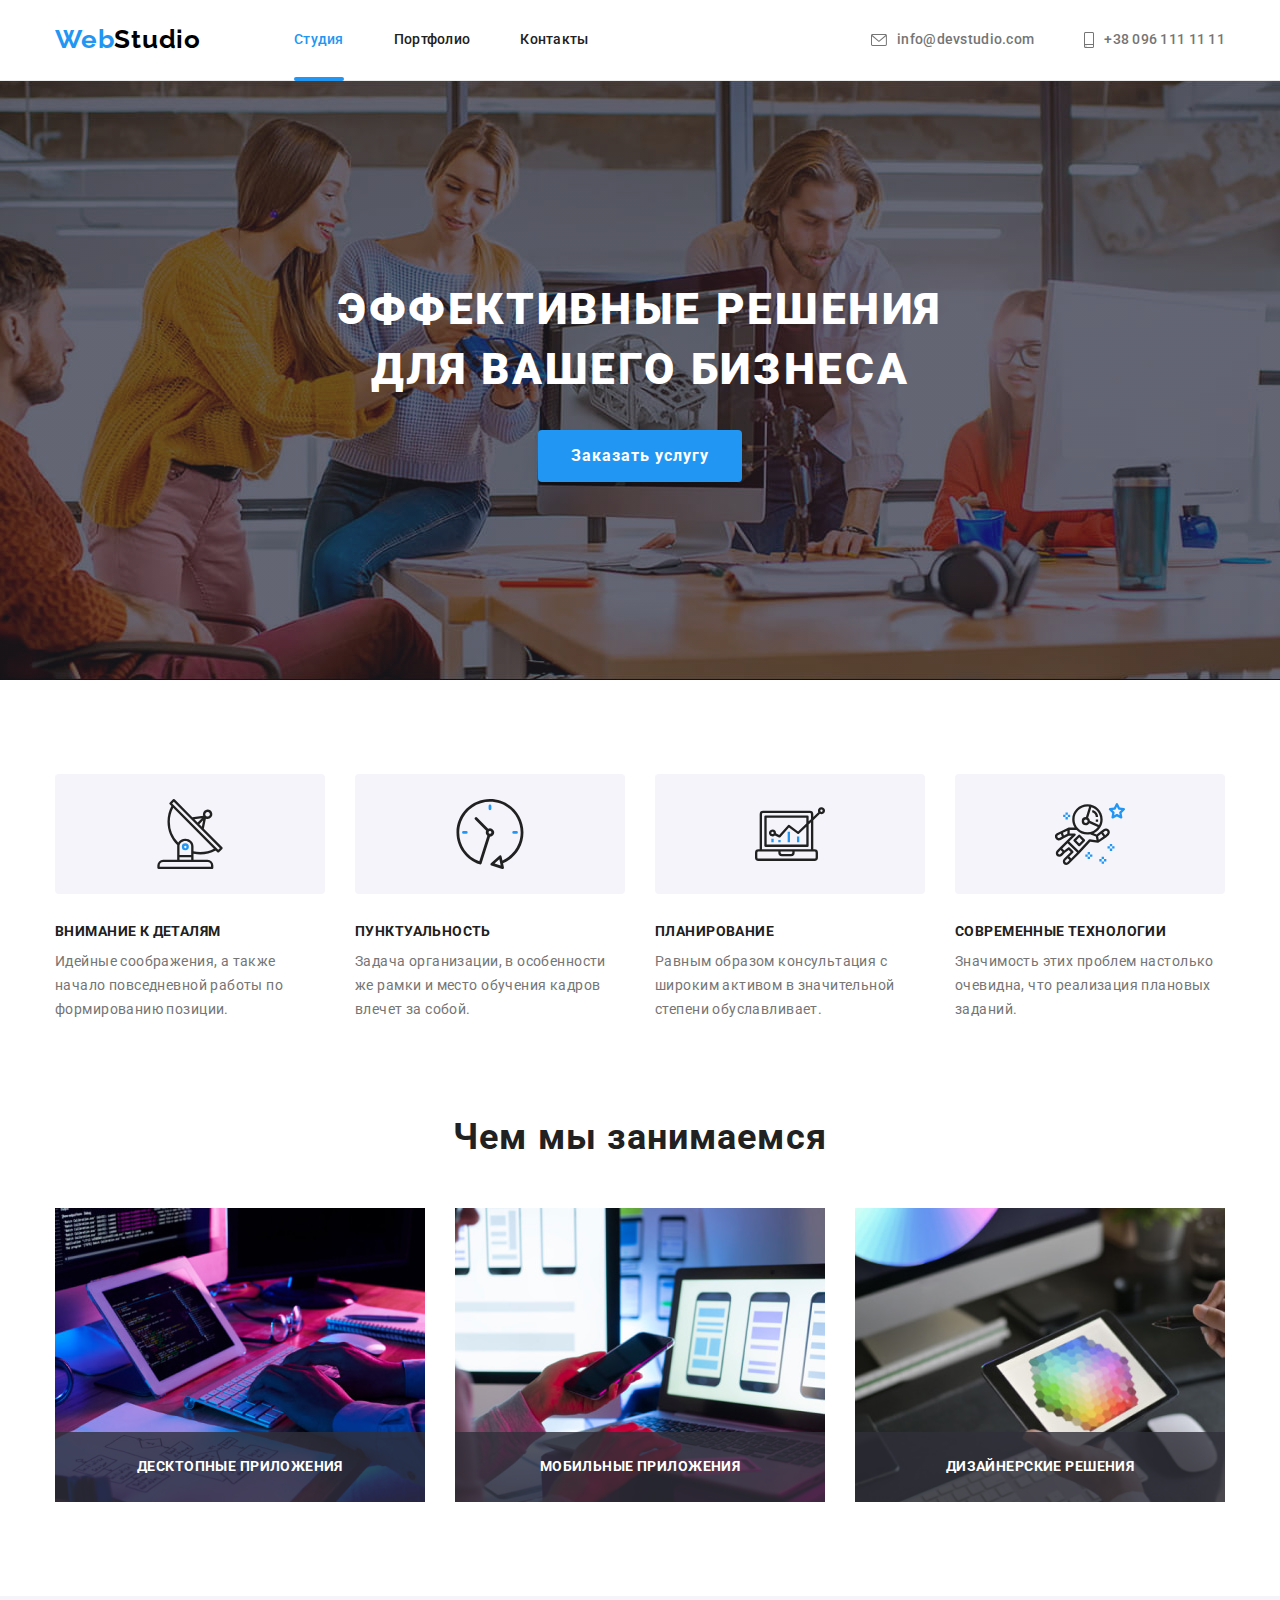
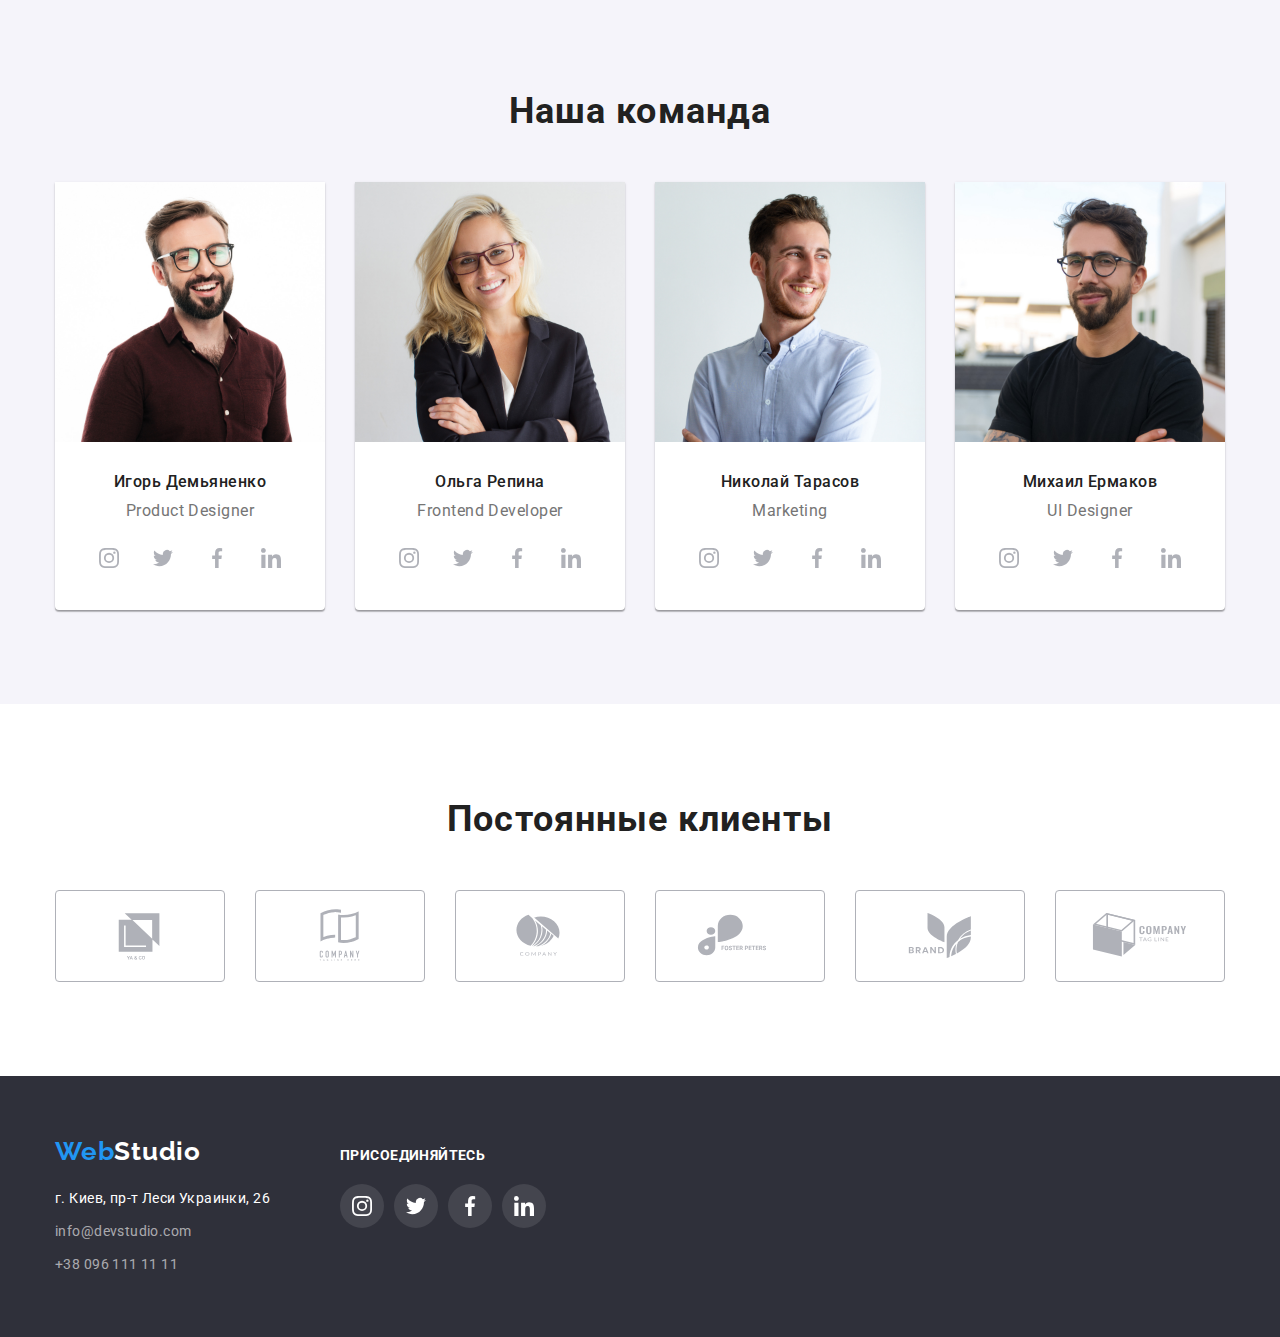
==== index.html @ 18610011 "База (домашняя работа №5)" ====
<!DOCTYPE html>
<html lang="ru">
  <head>
    <meta charset="UTF-8" />
    <meta http-equiv="X-UA-Compatible" content="IE=edge" />
    <meta name="viewport" content="width=device-width, initial-scale=1.0" />
    <title>WebStudio - Главная страница</title>
    <link
      rel="stylesheet"
      href="https://cdnjs.cloudflare.com/ajax/libs/modern-normalize/1.1.0/modern-normalize.min.css"
    />
    <link rel="preconnect" href="https://fonts.googleapis.com" />
    <link rel="preconnect" href="https://fonts.gstatic.com" crossorigin />
    <link
      href="https://fonts.googleapis.com/css2?family=Raleway:wght@700&family=Roboto:wght@400;500;700;900&display=swap"
      rel="stylesheet"
    />
    <link rel="stylesheet" href="./css/styles.css" />
  </head>
  <body>
    <!-- Хедер -->
    <header class="header">
      <div class="header-main-nav conteiner">
        <nav class="header-nav">
          <a class="logo link" href="./index.html">Web<span class="logo-dark-theme">Studio</span></a>
          <ul class="page-nav-list list">
            <li class="page-nav-item">
              <a class="page-nav current-page link" href="./index.html">Студия</a>
            </li>
            <li class="page-nav-item">
              <a class="page-nav link" href="./portfolio.html">Портфолио</a>
            </li>
            <li class="page-nav-item"><a class="page-nav link" href="">Контакты</a></li>
          </ul>
        </nav>
        <ul class="contact-nav-list list">
          <li class="contact-nav-item">
            <a class="contact-nav link" href="mailto:info@devstudio.com"
              ><svg class="contact-icon" width="16" height="16">
                <use href="./images/icons.svg#icon-envelope"></use>
              </svg>
              info@devstudio.com</a
            >
          </li>
          <li class="contact-nav-item">
            <a class="contact-nav link" href="tel:+380961111111"
              ><svg class="contact-icon" width="10" height="16">
                <use href="./images/icons.svg#icon-smartphone"></use>
              </svg>
              +38 096 111 11 11</a
            >
          </li>
        </ul>
      </div>
    </header>
    <main>
      <!-- Банер -->
      <section class="hero">
        <div class="conteiner">
          <h1 class="hero-title">Эффективные решения для вашего бизнеса</h1>
          <button class="hero-button button" type="button" data-modal-open>Заказать услугу</button>
        </div>
      </section>
      <!-- Особенности -->
      <section class="section">
        <div class="qualities-main conteiner">
          <h2 class="visually-hidden" aria-hidden="true" tabindex="-1">Особенности</h2>
          <ul class="qualities-list list">
            <li class="qualities-list-item">
              <div class="qualities-item-wrapper">
                <svg class="qualities-icon" width="70" height="70">
                  <use href="./images/icons.svg#icon-antenna"></use>
                </svg>
              </div>
              <h3 class="qualities-title">Внимание к деталям</h3>
              <p>
                Идейные соображения, а также начало повседневной работы по формированию позиции.
              </p>
            </li>
            <li class="qualities-list-item">
              <div class="qualities-item-wrapper">
                <svg class="qualities-icon" width="70" height="70">
                  <use href="./images/icons.svg#icon-clock"></use>
                </svg>
              </div>
              <h3 class="qualities-title">Пунктуальность</h3>
              <p>
                Задача организации, в особенности же рамки и место обучения кадров влечет за собой.
              </p>
            </li>
            <li class="qualities-list-item">
              <div class="qualities-item-wrapper">
                <svg class="qualities-icon" width="70" height="70">
                  <use href="./images/icons.svg#icon-diagram"></use>
                </svg>
              </div>
              <h3 class="qualities-title">Планирование</h3>
              <p>
                Равным образом консультация с широким активом в значительной степени обуславливает.
              </p>
            </li>
            <li class="qualities-list-item">
              <div class="qualities-item-wrapper">
                <svg class="qualities-icon" width="70" height="70">
                  <use href="./images/icons.svg#icon-astronaut"></use>
                </svg>
              </div>
              <h3 class="qualities-title">Современные технологии</h3>
              <p>Значимость этих проблем настолько очевидна, что реализация плановых заданий.</p>
            </li>
          </ul>
        </div>
      </section>
      <!--Чем мы занимаемся-->
      <section class="business section">
        <div class="business-main conteiner">
          <h2 class="business-title">Чем мы занимаемся</h2>
          <ul class="business-list list">
            <li class="business-list-item">
              <img
                src="./images/box1.jpg"
                alt="человек набирает код согласно нарисованого алгоритма"
                width="370"
                height="294"
              />
              <div class="business-item-description">
                <h3>Десктопные приложения</h3>
              </div>
            </li>
            <li class="business-list-item">
              <img
                src="./images/box2.jpg"
                alt="человек выбирает варианты макетов сайта для мобильных устройств"
                width="370"
                height="294"
              />
              <div class="business-item-description">
                <h3>Мобильные приложения</h3>
              </div>
            </li>
            <li class="business-list-item">
              <img
                class="business-list-img"
                src="./images/box3.jpg"
                alt="человек с помощью планшета подбирает палитру цветов"
                width="370"
                height="294"
              />
              <div class="business-item-description">
                <h3>Дизайнерские решения</h3>
              </div>
            </li>
          </ul>
        </div>
      </section>
      <!--Наша команда-->
      <section class="team section">
        <div class="conteiner">
          <h2 class="team-title">Наша команда</h2>
          <ul class="team-cards list">
            <li class="team-card">
              <img
                src="./images/img1.jpg"
                alt="молодой мужчина, короткостриженый шатен с бородой, в очках, широко улыбается; бордовая рубашка, две верхние пуговицы расстегнуты"
                width="270"
                height="260"
              />
              <div class="team-card-discription">
                <h3>Игорь Демьяненко</h3>
                <p>Product Designer</p>
                <ul class="comunity-list list">
                  <li class="comunity-item">
                    <a class="comunity-link link" href=""
                      ><svg class="comunity-icon" width="20" height="20">
                        <use href="./images/icons.svg#icon-instagram"></use>
                      </svg>
                    </a>
                  </li>
                  <li class="comunity-item">
                    <a class="comunity-link link" href=""
                      ><svg class="comunity-icon" width="20" height="20">
                        <use href="./images/icons.svg#icon-twitter"></use></svg
                    ></a>
                  </li>
                  <li class="comunity-item">
                    <a class="comunity-link link" href=""
                      ><svg class="comunity-icon" width="20" height="20">
                        <use href="./images/icons.svg#icon-facebook"></use></svg
                    ></a>
                  </li>
                  <li class="comunity-item">
                    <a class="comunity-link link" href=""
                      ><svg class="comunity-icon" width="20" height="20">
                        <use href="./images/icons.svg#icon-linkedin"></use></svg
                    ></a>
                  </li>
                </ul>
              </div>
            </li>
            <li class="team-card">
              <img
                src="./images/img2.jpg"
                alt="девушка-блондинка, распущенные волосы ниже плеч зачесаны на правую сторону,  в очках, широко улыбается; черный пиджак из-под которого виднеется белая блуза, руки скрещены на груди"
                width="270"
                height="260"
              />
              <div class="team-card-discription">
                <h3>Ольга Репина</h3>
                <p>Frontend Developer</p>
                <ul class="comunity-list list">
                  <li class="comunity-item">
                    <a class="comunity-link link" href=""
                      ><svg class="comunity-icon" width="20" height="20">
                        <use href="./images/icons.svg#icon-instagram"></use></svg
                    ></a>
                  </li>
                  <li class="comunity-item">
                    <a class="comunity-link link" href=""
                      ><svg class="comunity-icon" width="20" height="20">
                        <use href="./images/icons.svg#icon-twitter"></use></svg
                    ></a>
                  </li>
                  <li class="comunity-item">
                    <a class="comunity-link link" href=""
                      ><svg class="comunity-icon" width="20" height="20">
                        <use href="./images/icons.svg#icon-facebook"></use></svg
                    ></a>
                  </li>
                  <li class="comunity-item">
                    <a class="comunity-link link" href=""
                      ><svg class="comunity-icon" width="20" height="20">
                        <use href="./images/icons.svg#icon-linkedin"></use></svg
                    ></a>
                  </li>
                </ul>
              </div>
            </li>
            <li class="team-card">
              <img
                src="./images/img3.jpg"
                alt="молодой мужчина, шатен с бородкой, голова вполоборота влево, широкая улыбка; светло-голубая рубашка, верхняя пуговица расстегнута, руки скрещены на груди"
                width="270"
                height="260"
              />
              <div class="team-card-discription">
                <h3>Николай Тарасов</h3>
                <p>Marketing</p>
                <ul class="comunity-list list">
                  <li class="comunity-item">
                    <a class="comunity-link link" href=""
                      ><svg class="comunity-icon" width="20" height="20">
                        <use href="./images/icons.svg#icon-instagram"></use></svg
                    ></a>
                  </li>
                  <li class="comunity-item">
                    <a class="comunity-link link" href=""
                      ><svg class="comunity-icon" width="20" height="20">
                        <use href="./images/icons.svg#icon-twitter"></use></svg
                    ></a>
                  </li>
                  <li class="comunity-item">
                    <a class="comunity-link link" href=""
                      ><svg class="comunity-icon" width="20" height="20">
                        <use href="./images/icons.svg#icon-facebook"></use></svg
                    ></a>
                  </li>
                  <li class="comunity-item">
                    <a class="comunity-link link" href=""
                      ><svg class="comunity-icon" width="20" height="20">
                        <use href="./images/icons.svg#icon-linkedin"></use></svg
                    ></a>
                  </li>
                </ul>
              </div>
            </li>
            <li class="team-card">
              <img
                src="./images/img4.jpg"
                alt="молодой мужчина в очках, брюнет с бородой, на лице легкая улыбка; черная футболка, руки скрещены на груди"
                width="270"
                height="260"
              />
              <div class="team-card-discription">
                <h3>Михаил Ермаков</h3>
                <p>UI Designer</p>
                <ul class="comunity-list list">
                  <li class="comunity-item">
                    <a class="comunity-link link" href=""
                      ><svg class="comunity-icon" width="20" height="20">
                        <use href="./images/icons.svg#icon-instagram"></use></svg
                    ></a>
                  </li>
                  <li class="comunity-item">
                    <a class="comunity-link link" href=""
                      ><svg class="comunity-icon" width="20" height="20">
                        <use href="./images/icons.svg#icon-twitter"></use></svg
                    ></a>
                  </li>
                  <li class="comunity-item">
                    <a class="comunity-link link" href=""
                      ><svg class="comunity-icon" width="20" height="20">
                        <use href="./images/icons.svg#icon-facebook"></use></svg
                    ></a>
                  </li>
                  <li class="comunity-item">
                    <a class="comunity-link link" href=""
                      ><svg class="comunity-icon" width="20" height="20">
                        <use href="./images/icons.svg#icon-linkedin"></use></svg
                    ></a>
                  </li>
                </ul>
              </div>
            </li>
          </ul>
        </div>
      </section>
      <!-- Клиенты -->
      <section class="section">
        <div class="clients-main conteiner">
          <h2 class="clients-title">Постоянные клиенты</h2>
          <ul class="clients-list list">
            <li class="clients-item">
              <a class="clients-link link" href="" target="_blank" rel="noreferrer noopener"
                ><svg class="clients-logo" width="106" height= "60">
                  <use href="./images/icons.svg#icon-logo1"></use></svg
              ></a>
            </li>
            <li class="clients-item">
              <a class="clients-link link" href="" target="_blank" rel="noreferrer noopener"
                ><svg class="clients-logo" width="106" height= "60">
                  <use href="./images/icons.svg#icon-logo2"></use></svg
              ></a>
            </li>
            <li class="clients-item">
              <a class="clients-link link" href="" target="_blank" rel="noreferrer noopener"
                ><svg class="clients-logo" width="106" height= "60">
                  <use href="./images/icons.svg#icon-logo3"></use></svg
              ></a>
            </li>
            <li class="clients-item">
              <a class="clients-link link" href="" target="_blank" rel="noreferrer noopener"
                ><svg class="clients-logo" width="106" height= "60">
                  <use href="./images/icons.svg#icon-logo4"></use></svg
              ></a>
            </li>
            <li class="clients-item">
              <a class="clients-link link" href="" target="_blank" rel="noreferrer noopener"
                ><svg class="clients-logo" width="106" height= "60">
                  <use href="./images/icons.svg#icon-logo5"></use></svg
              ></a>
            </li>
            <li class="clients-item">
              <a class="clients-link link" href="" target="_blank" rel="noreferrer noopener"
                ><svg class="clients-logo" width="106" height= "60">
                  <use href="./images/icons.svg#icon-logo6"></use></svg
              ></a>
            </li>
          </ul>
        </div>
      </section>
    </main>
    <!-- Футер -->
    <footer class="footer">
      <div class="footer-wrap conteiner">
        <div>
          <a class="logo footer-logo link" href="./index.html"
            >Web<span class="logo-light-theme">Studio</span></a
          >
          <address>
            <ul class="address-list list">
              <li class="address-list-item">
                <a
                  class="address link"
                  href="https://goo.gl/maps/bSxCjzfuzKjN976c6"
                  target="_blank"
                  rel="noreferrer noopener"
                  >г. Киев, пр-т Леси Украинки, 26</a
                >
              </li>
              <li class="address-list-item">
                <a class="contact link" href="mailto:info@devstudio.com">info@devstudio.com</a>
              </li>
              <li class="address-list-item">
                <a class="contact link" href="tel:+380961111111">+38 096 111 11 11</a>
              </li>
            </ul>
          </address>
        </div>
        <div class="comunity">
          <h2 class="comunity-title">Присоединяйтесь</h2>
          <ul class="comunity-list footer-comunity list">
            <li class="comunity-item">
              <a class="comunity-link link" href=""
                ><svg class="comunity-icon" width="20" height="20">
                  <use href="./images/icons.svg#icon-instagram"></use></svg
              ></a>
            </li>
            <li class="comunity-item">
              <a class="comunity-link link" href=""
                ><svg class="comunity-icon" width="20" height="20"><use href="./images/icons.svg#icon-twitter"></use></svg
              ></a>
            </li>
            <li class="comunity-item">
              <a class="comunity-link link" href=""
                ><svg class="comunity-icon" width="20" height="20">
                  <use href="./images/icons.svg#icon-facebook"></use></svg
              ></a>
            </li>
            <li class="comunity-item">
              <a class="comunity-link link" href=""
                ><svg class="comunity-icon" width="20" height="20">
                  <use href="./images/icons.svg#icon-linkedin"></use></svg
              ></a>
            </li>
          </ul>
        </div>
      </div>
    </footer>
    <!-- Модальное окно -->
       <div class="modal is-hidden" data-modal>
      <div class="modal-box">
          <button class="modal-button button" data-modal-close>
            <svg class="icon-vector" width="11" height="11">
              <use href="./images/icons.svg#icon-vector"></use>
              </svg>
          </button>
      </div>
    </div>
    <script src="./js/modal.js"></script>
  </body>
</html>
---- css/styles.css ----
:root {
  /* Основные шрифты */
  --primary-font-family: 'Roboto', sans-serif;
  --secondary-font-family: 'Raleway', sans-serif;

  /* Основная цветосхема */
  --primary-text-color: #757575;
  --secondary-text-color: #212121;
  --main-theme-color: #2196f3;
  --text-white-color: #ffffff;
  --main-bcg-color: #ffffff;
  --no-active-icon-color: #afb1b8;
}

body {
  font-family: var(--primary-font-family);
  font-size: 14px;
  line-height: 1.71;
  padding-top: 80px;
  color: var(--primary-text-color);
  background-color: var(--main-bcg-color);
}

.section {
  padding-top: 94px;
  padding-bottom: 94px;

  /* Вспомагательные фон и рамка */
  /* outline: 1px solid rgb(74, 24, 155);
  background-color: rgb(125, 201, 231); */
}

.conteiner {
  width: 1200px;
  margin-right: auto;
  margin-left: auto;
  padding-left: 15px;
  padding-right: 15px;

  /* Вспомагательные фон и рамка */
  /* outline: 1px solid red;
  background-color: rgb(73, 233, 121); */
}

/* Маркеры списков */
.list {
  padding: 0;
  margin: 0;
  list-style-type: none;
}

/* Ссылки */
.link {
  text-decoration: none;
  color: inherit;
}

/* Картинки */
img {
  display: block;
  max-width: 100%;
  height: auto;
}

p {
  margin-top: 0;
  margin-bottom: 0;
}

/* Для логических заголовков */
.visually-hidden {
  position: absolute;
  white-space: nowrap;
  width: 1px;
  height: 1px;

  overflow: hidden;
  border: 0;
  padding: 0;
  clip: rect(0 0 0 0);
  clip-path: inset(50%);
  margin: -1px;
}

/* Кнопки */
.button {
  cursor: pointer;
  transition: color 250ms cubic-bezier(0.4, 0, 0.2, 1),
    background-color 250ms cubic-bezier(0.4, 0, 0.2, 1),
    box-shadow 250ms cubic-bezier(0.4, 0, 0.2, 1);
}

.button:hover,
.button:focus {
  background-color: var(--main-theme-color);
  color: var(--text-white-color);
}

/* Хеддер */
/* Логотип */
.logo {
  color: var(--main-theme-color);
  font-family: var(--secondary-font-family);
  font-weight: 700;
  font-size: 26px;
  line-height: 1.2;
  letter-spacing: 0.03em;
}

.logo-light-theme {
  color: var(--text-white-color);
}

.logo-dark-theme {
  color: #000000;
}
.footer-logo {
  display: inline-block;
  margin-bottom: 20px;
}

/* Навигация */
.header {
  position: fixed;
  width: 100%;
  min-height: 80px;
  top: 0;
  left: 0;
  z-index: 1;
  border-bottom: 1px solid #ececec;
  background-color: var(--main-bcg-color);
}

.header-main-nav {
  display: flex;
  align-items: center;
}
.header-nav {
  display: flex;
  align-items: center;
}

.page-nav-list {
  display: flex;
  margin-left: 93px;
}

.page-nav.current-page {
  position: relative;
  color: var(--main-theme-color);
}
.page-nav.current-page::after {
  content: '';
  position: absolute;
  left: 0;
  bottom: -1px;
  width: 100%;
  height: 4px;
  background-color: var(--main-theme-color);
  border-radius: 2px;
}

.page-nav {
  display: block;
  padding-top: 32px;
  padding-bottom: 32px;
  color: var(--secondary-text-color);
  font-weight: 500;
  line-height: 1.14;
  letter-spacing: 0.02em;
  transition: color 250ms cubic-bezier(0.4, 0, 0.2, 1);
}

.contact-nav-list {
  display: flex;
  margin-left: auto;
  align-items: center;
}

.contact-nav {
  display: inline-flex;
  align-items: center;
  padding-top: 28px;
  padding-bottom: 28px;
  color: var(--primary-text-color);
  font-weight: 500;
  font-style: normal;
  letter-spacing: 0.02em;
  transition: color 250ms cubic-bezier(0.4, 0, 0.2, 1);
}

.page-nav-item:not(:first-child),
.contact-nav-item:not(:first-child) {
  margin-left: 50px;
}

.contact-icon {
  margin-right: 10px;
  fill: var(--primary-text-color);
  transition: fill 250ms cubic-bezier(0.4, 0, 0.2, 1);
}

.page-nav:hover,
.page-nav:focus,
.contact-nav:hover,
.contact-nav:focus {
  color: var(--main-theme-color);
}

.contact-nav:hover .contact-icon,
.contact-nav:focus .contact-icon {
  fill: var(--main-theme-color);
}

/* Главная страница */
/* Банер */
.hero {
  margin-left: auto;
  margin-right: auto;
  padding-top: 200px;
  padding-bottom: 200px;
  height: 600px;
  max-width: 1600px;
  text-align: center;
  background-color: #c4c4c4;
  background-image: linear-gradient(to right, rgba(47, 48, 58, 0.4), rgba(47, 48, 58, 0.4)),
    url(../images/hero-Img.jpg);
  background-size: cover;
  background-position: center;
  background-repeat: no-repeat;
}
.hero-title {
  display: block;
  margin-right: auto;
  margin-left: auto;
  margin-top: 0;
  margin-bottom: 30px;
  width: 700px;
  color: var(--text-white-color);
  font-weight: 900;
  font-size: 44px;
  line-height: 1.36;
  letter-spacing: 0.06em;
  text-transform: uppercase;
}

.hero-button {
  padding-left: 32px;
  padding-right: 32px;
  padding-top: 10px;
  padding-bottom: 10px;
  border: 1px solid transparent;
  border-radius: 4px;
  box-shadow: 0px 4px 4px rgba(0, 0, 0, 0.15);
  color: var(--text-white-color);
  background-color: var(--main-theme-color);
  font-family: var(--primary-font-family);
  font-weight: 700;
  font-size: 16px;
  line-height: 1.87;
  letter-spacing: 0.06em;
}

.hero-button:hover,
.hero-button:focus {
  background-color: #188ce8;
}

/* Особенности */
.qualities-list {
  display: flex;
  justify-content: stretch;
  letter-spacing: 0.03em;
}
.qualities-list-item {
  min-width: 270px;
}

.qualities-item-wrapper {
  height: 120px;
  display: flex;
  justify-content: center;
  align-items: center;
  text-align: center;
  background: #f5f4fa;
  border-radius: 4px;
}

.qualities-list-item:not(:last-child) {
  margin-right: 30px;
}

.qualities-title {
  margin-top: 30px;
  margin-bottom: 10px;
  font-size: 14px;
  line-height: 1.14;
  color: var(--secondary-text-color);
  letter-spacing: 0.03em;
  text-transform: uppercase;
}

/* Чем мы занимаемся */
.business.section {
  padding-top: 0;
}

.business-list {
  display: flex;
  justify-content: space-between;
}

.business-list-item {
  position: relative;
}

.business-list-item:not(:first-child) {
  margin-left: 30px;
}

.business-title {
  margin-top: 0px;
  margin-bottom: 50px;
  text-align: center;
  color: var(--secondary-text-color);
  font-size: 36px;
  line-height: 1.17;
  letter-spacing: 0.03em;
}

.business-item-description {
  position: absolute;
  left: 0;
  bottom: 0;
  width: 100%;
  height: 70px;
  display: flex;
  justify-content: center;
  align-items: center;
  background-color: rgba(47, 48, 58, 0.8);
}

.business-item-description h3 {
  padding: 0;
  margin: 0;
  font-size: 14px;
  line-height: 1.14;

  text-align: center;
  letter-spacing: 0.03em;
  text-transform: uppercase;

  color: var(--text-white-color);
}

/* Наша команда */
.team {
  background-color: #f5f4fa;
}

.team-cards {
  display: flex;
  justify-content: center;
}

.team-title {
  margin-top: 0px;
  margin-bottom: 50px;
  text-align: center;
  color: var(--secondary-text-color);
  font-size: 36px;
  line-height: 1.17;
  letter-spacing: 0.03em;
}

.team-card {
  background-color: var(--main-bcg-color);
  box-shadow: 0px 1px 3px rgba(0, 0, 0, 0.12), 0px 1px 1px rgba(0, 0, 0, 0.14),
    0px 2px 1px rgba(0, 0, 0, 0.2);
  border-radius: 0px 0px 4px 4px;
}

.team-card-discription {
  padding-top: 30px;
  padding-bottom: 30px;
  text-align: center;
  font-size: 16px;
  line-height: 1.19;
  letter-spacing: 0.03em;
}
.team-card-discription h3 {
  margin-top: 0px;
  margin-bottom: 10px;
  font-size: inherit;
  line-height: inherit;
  color: var(--secondary-text-color);
  font-weight: 500;
}

.team-card:not(:first-child) {
  margin-left: 30px;
}

.comunity-list {
  display: flex;
}
.comunity-item:not(:last-child) {
  margin-right: 10px;
}

.comunity-link {
  width: 44px;
  height: 44px;
  display: flex;
  justify-content: center;
  align-items: center;
  border-radius: 50%;
  background-color: var(--main-bcg-color);
  text-align: center;

  transition: background-color 250ms cubic-bezier(0.4, 0, 0.2, 1);
}

.comunity-icon {
  fill: var(--no-active-icon-color);
  transition: fill 250ms cubic-bezier(0.4, 0, 0.2, 1);
}

.team-card-discription .comunity-list {
  margin-top: 16px;
  justify-content: center;
}

/* Клиенты */
.clients-title {
  margin-top: 0;
  margin-bottom: 50px;
  font-size: 36px;
  line-height: 1.17;
  text-align: center;
  vertical-align: Top;
  letter-spacing: 0.03em;
  color: var(--secondary-text-color);
}
.clients-list {
  display: flex;
  justify-content: center;
}
.clients-item {
  width: 170px;
  height: 92px;
}

.clients-link {
  width: 100%;
  height: 100%;
  display: flex;
  justify-content: center;
  align-items: center;
  border: 1px solid #afb1b8;
  border-radius: 4px;

  transition: border-color 250ms cubic-bezier(0.4, 0, 0.2, 1);
}

.clients-item:not(:last-child) {
  margin-right: 30px;
}

.clients-logo {
  fill: var(--no-active-icon-color);
  transition: fill 250ms cubic-bezier(0.4, 0, 0.2, 1);
}

.clients-link:hover,
.clients-link:focus {
  border-color: var(--main-theme-color);
}

.clients-link:hover .clients-logo,
.clients-link:focus .clients-logo {
  fill: var(--main-theme-color);
}

/* Футер */
.footer {
  padding-top: 60px;
  padding-bottom: 60px;
  background-color: #2f303a;
}
.footer-wrap {
  display: flex;
  align-items: baseline;
}

.address {
  font-style: normal;
  letter-spacing: 0.03em;
  color: var(--text-white-color);
}

.contact {
  color: rgba(255, 255, 255, 0.6);
  font-style: normal;
  letter-spacing: 0.03em;
  transition: color 250ms cubic-bezier(0.4, 0, 0.2, 1);
}

.contact:hover,
.contact:focus {
  color: var(--main-theme-color);
}

.address-list-item:not(:first-child) {
  margin-top: 9px;
}

.comunity {
  margin-left: 70px;
}

.comunity-title {
  margin-top: 0;
  margin-bottom: 20px;
  font-size: 14px;
  line-height: 1.14;
  letter-spacing: 0.03em;
  text-transform: uppercase;
  color: var(--text-white-color);
}

.footer-comunity .comunity-link {
  --main-bcg-color: rgba(255, 255, 255, 0.1);
  background-color: var(--main-bcg-color);
  transition: background-color 250ms cubic-bezier(0.4, 0, 0.2, 1);
}
.footer-comunity .comunity-icon {
  fill: var(--text-white-color);
}
.comunity-link:hover,
.comunity-link:focus {
  background-color: var(--main-theme-color);
}

.comunity-link:hover .comunity-icon,
.comunity-link:focus .comunity-icon {
  fill: var(--text-white-color);
}

/* Модальное окно */
.modal {
  position: fixed;
  left: 0;
  right: 0;
  top: 0;
  bottom: 0;
  z-index: 10;
  width: 100%;
  height: 100%;
  background-color: rgba(0, 0, 0, 0.2);
  opacity: 1;
  transition: opacity 250ms cubic-bezier(0.4, 0, 0.2, 1);
}

.modal.is-hidden {
  opacity: 0;
  pointer-events: none;
}

.modal.is-hidden .modal-box {
  transform: translate(-50%, -50%) scale(0.9);
}

.modal-box {
  position: absolute;
  top: 50%;
  left: 50%;
  transform: translate(-50%, -50%) scale(1);
  width: 528px;
  height: 581px;
  background-color: var(--main-bcg-color);
  transition: transform 250ms cubic-bezier(0.4, 0, 0.2, 1);
}

.modal-button {
  position: absolute;
  top: 8px;
  right: 8px;
  display: flex;
  justify-content: center;
  align-items: center;
  min-width: 30px;
  min-height: 30px;
  background: var(--main-bcg-color);
  border: 1px solid rgba(0, 0, 0, 0.1);
  border-radius: 50%;
  transition: fill 250ms cubic-bezier(0.4, 0, 0.2, 1);
}

.icon-vector {
  fill: var(--secondary-text-color);
}

.modal-button:hover {
  background: var(--main-theme-color);
}

.modal-button:hover .icon-vector {
  fill: var(--text-white-color);
}

/* Страница Портфолио */
/* Фильтр */
.filter {
  display: flex;
  justify-content: center;
  margin-bottom: 50px;
}

.filter-button {
  padding: 6px 22px;
  border: 1px solid transparent;
  border-radius: 4px;
  color: var(--secondary-text-color);
  background-color: #f5f4fa;
  font-family: var(--primary-font-family);
  font-weight: 500;
  font-size: 16px;
  line-height: 1.62;
  letter-spacing: 0.03em;
}

.filter-item:not(:last-child) {
  margin-right: 8px;
}

.filter-button:hover,
.filter-button:focus {
  color: var(--text-white-color);
  box-shadow: 0px 3px 1px rgba(0, 0, 0, 0.1), 0px 1px 2px rgba(0, 0, 0, 0.08),
    0px 2px 2px rgba(0, 0, 0, 0.12);
}

/* Галерея проектов */
.project-list {
  display: flex;
  flex-wrap: wrap;
}

.project-item {
  margin-right: 30px;
  margin-bottom: 30px;
  background: var(--main-bcg-color);
}

.project-discription {
  padding: 20px 24px;
  border: 1px solid #eeeeee;
  border-top: 0px;
}
.project-title {
  margin-top: 0;
  margin-bottom: 4px;
  font-size: 18px;
  line-height: 2;
  letter-spacing: 0.06em;
  color: var(--secondary-text-color);
}
.project-img-box {
  position: relative;
  overflow: hidden;
}

.project-discription p {
  font-size: 16px;
  line-height: 1.87;
  letter-spacing: 0.03em;
}

.project-hover-discription {
  position: absolute;
  top: 0;
  left: 0;
  display: flex;
  padding-left: 24px;
  padding-right: 24px;
  justify-content: center;
  align-items: center;
  width: 100%;
  height: 294px;
  background-color: rgba(33, 150, 243, 0.9);

  transform: translateY(100%);
  transition: transform 250ms cubic-bezier(0.4, 0, 0.2, 1);
}

.project-hover-discription p {
  font-size: 18px;
  line-height: 1.56;
  letter-spacing: 0.03em;

  color: var(--text-white-color);
}

.project-item:nth-child(3n) {
  margin-right: 0;
}

.project-item:nth-last-child(-n + 3) {
  margin-bottom: 0;
}
.project-link {
  display: block;
  transition: box-shadow 250ms cubic-bezier(0.4, 0, 0.2, 1);
}
.project-link:hover,
.project-link:focus {
  box-shadow: 0px 1px 1px rgba(0, 0, 0, 0.12), 0px 4px 4px rgba(0, 0, 0, 0.06),
    1px 4px 6px rgba(0, 0, 0, 0.16);
}

.project-link:hover .project-hover-discription,
.project-link:focus .project-hover-discription {
  transform: translateY(0);
}
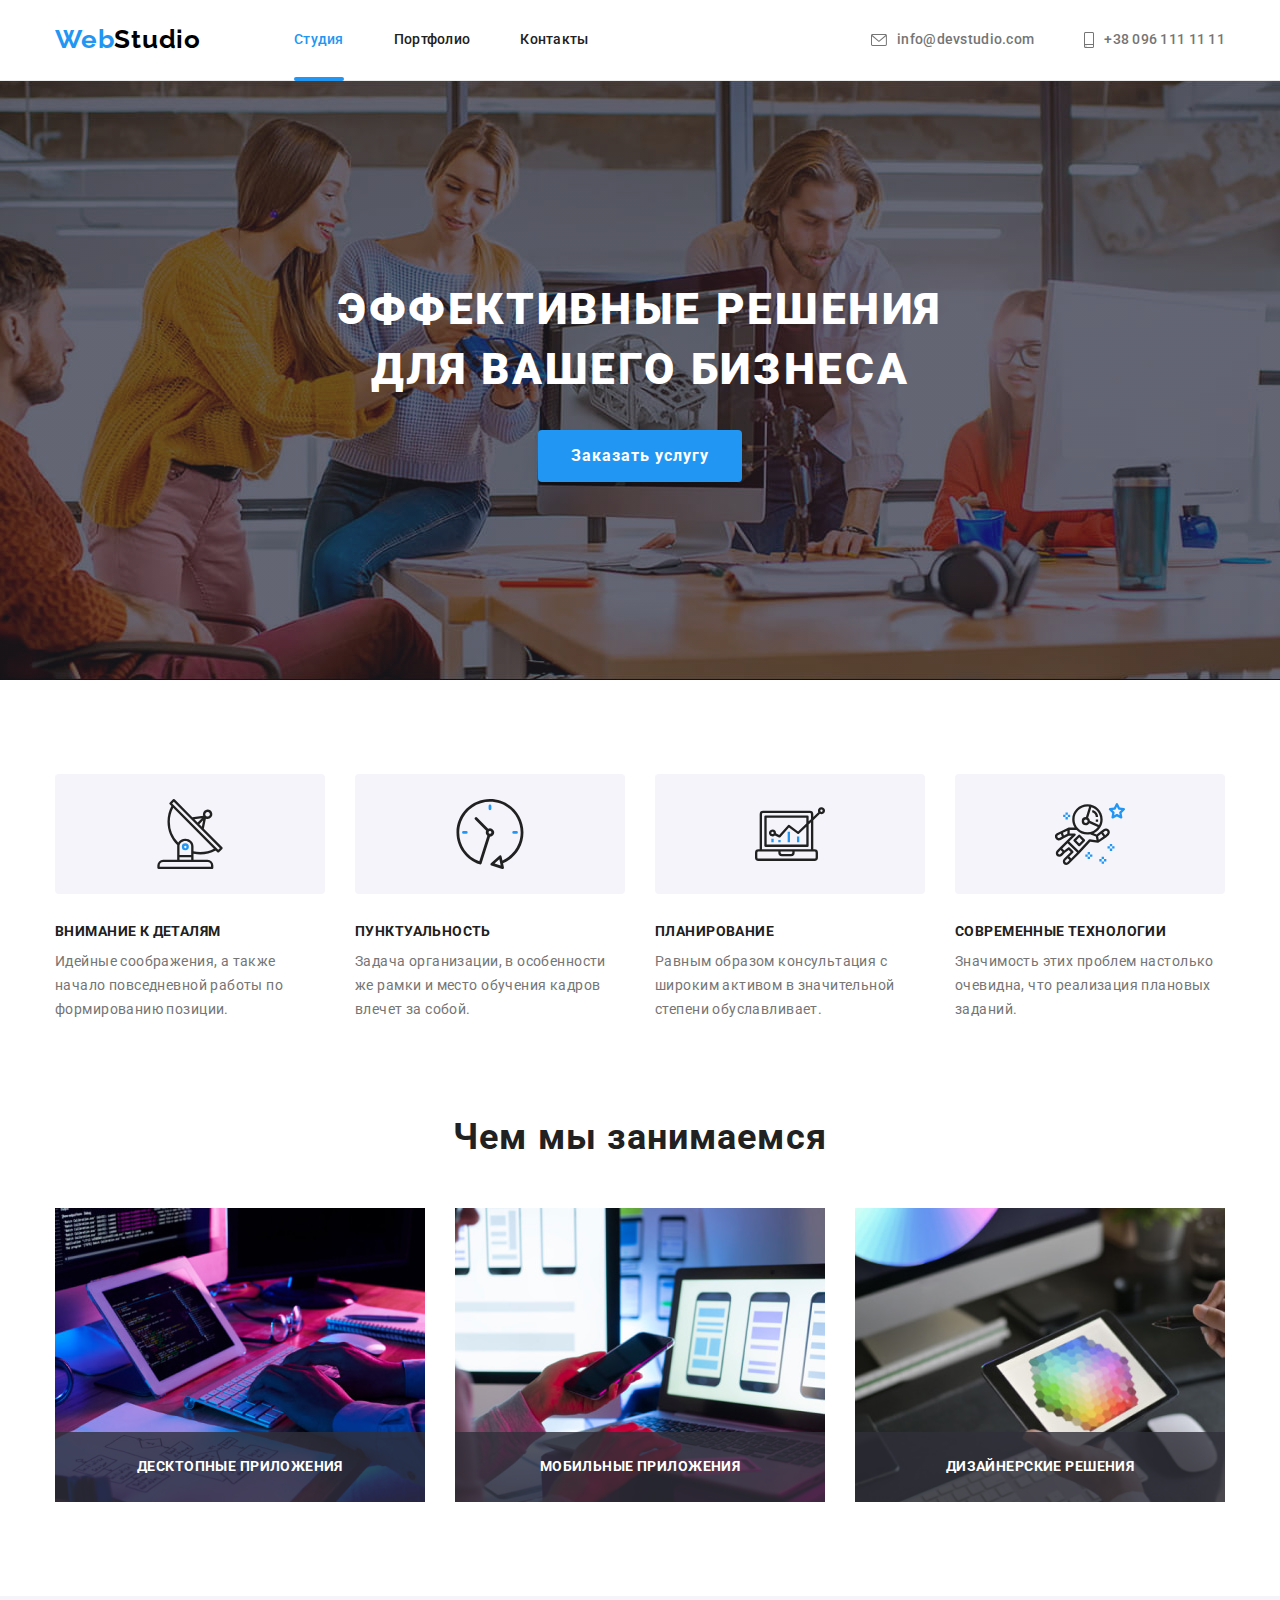
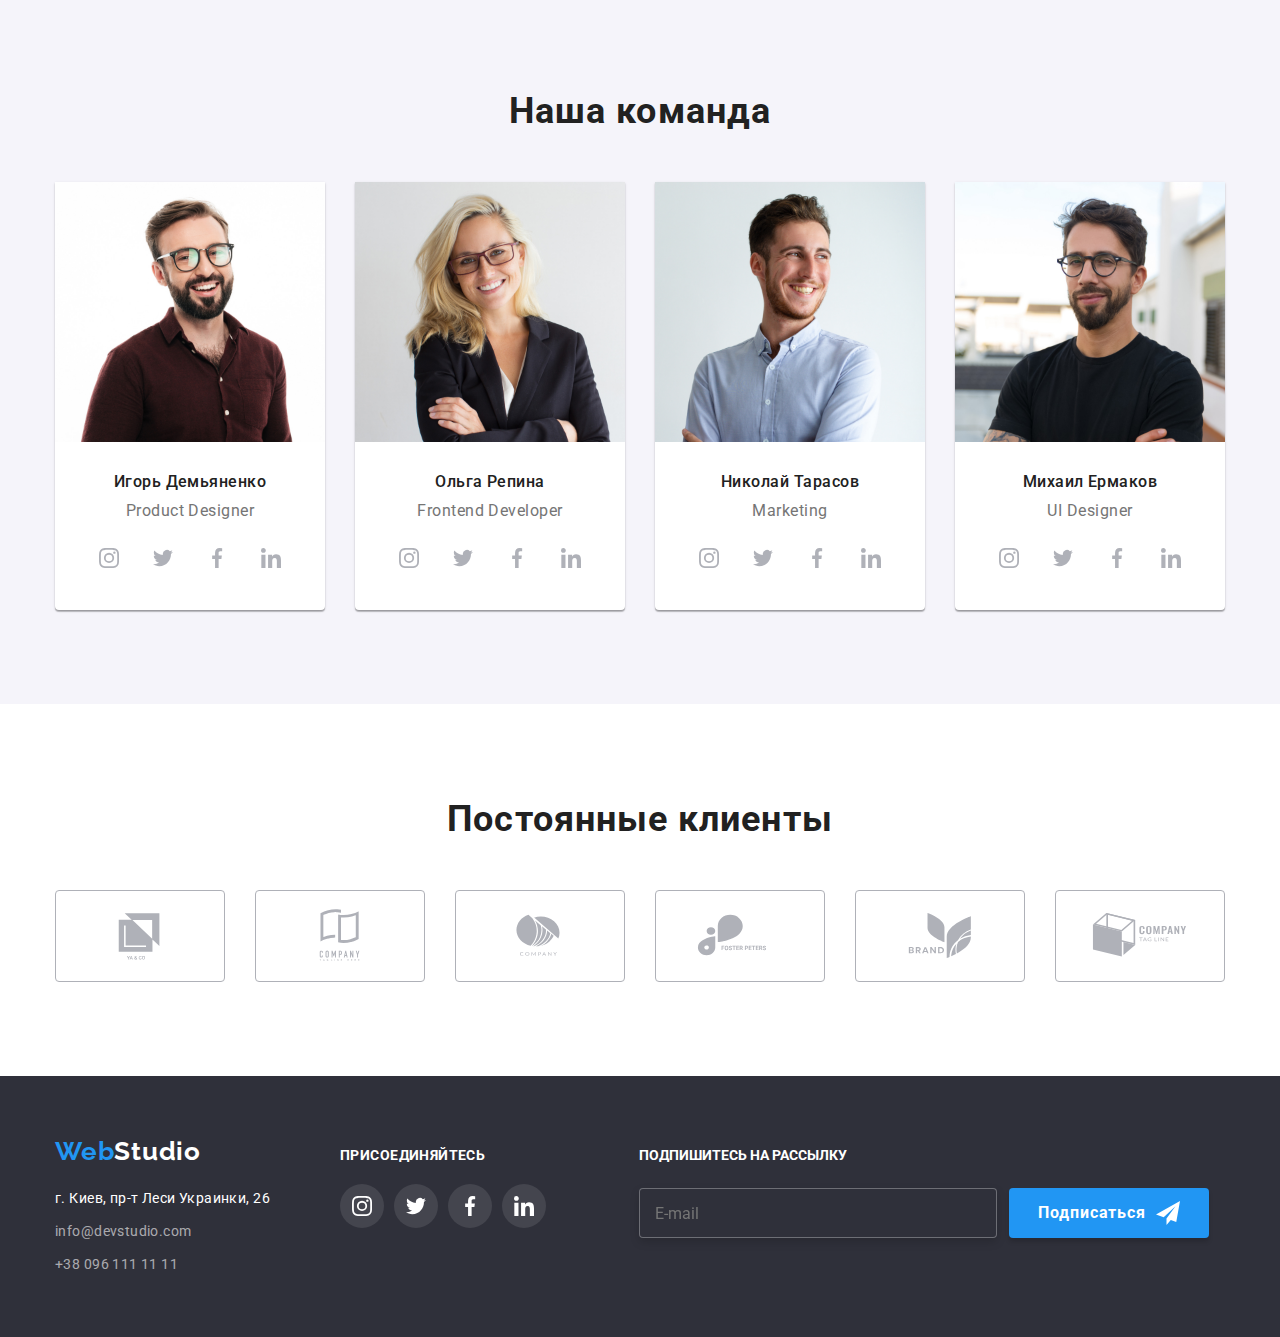
==== commit 85930b9c: "Добавлена разметка формы подписки" ====
--- a/index.html
+++ b/index.html
@@ -22,7 +22,9 @@
     <header class="header">
       <div class="header-main-nav conteiner">
         <nav class="header-nav">
-          <a class="logo link" href="./index.html">Web<span class="logo-dark-theme">Studio</span></a>
+          <a class="logo link" href="./index.html"
+            >Web<span class="logo-dark-theme">Studio</span></a
+          >
           <ul class="page-nav-list list">
             <li class="page-nav-item">
               <a class="page-nav current-page link" href="./index.html">Студия</a>
@@ -321,37 +323,37 @@
           <ul class="clients-list list">
             <li class="clients-item">
               <a class="clients-link link" href="" target="_blank" rel="noreferrer noopener"
-                ><svg class="clients-logo" width="106" height= "60">
+                ><svg class="clients-logo" width="106" height="60">
                   <use href="./images/icons.svg#icon-logo1"></use></svg
               ></a>
             </li>
             <li class="clients-item">
               <a class="clients-link link" href="" target="_blank" rel="noreferrer noopener"
-                ><svg class="clients-logo" width="106" height= "60">
+                ><svg class="clients-logo" width="106" height="60">
                   <use href="./images/icons.svg#icon-logo2"></use></svg
               ></a>
             </li>
             <li class="clients-item">
               <a class="clients-link link" href="" target="_blank" rel="noreferrer noopener"
-                ><svg class="clients-logo" width="106" height= "60">
+                ><svg class="clients-logo" width="106" height="60">
                   <use href="./images/icons.svg#icon-logo3"></use></svg
               ></a>
             </li>
             <li class="clients-item">
               <a class="clients-link link" href="" target="_blank" rel="noreferrer noopener"
-                ><svg class="clients-logo" width="106" height= "60">
+                ><svg class="clients-logo" width="106" height="60">
                   <use href="./images/icons.svg#icon-logo4"></use></svg
               ></a>
             </li>
             <li class="clients-item">
               <a class="clients-link link" href="" target="_blank" rel="noreferrer noopener"
-                ><svg class="clients-logo" width="106" height= "60">
+                ><svg class="clients-logo" width="106" height="60">
                   <use href="./images/icons.svg#icon-logo5"></use></svg
               ></a>
             </li>
             <li class="clients-item">
               <a class="clients-link link" href="" target="_blank" rel="noreferrer noopener"
-                ><svg class="clients-logo" width="106" height= "60">
+                ><svg class="clients-logo" width="106" height="60">
                   <use href="./images/icons.svg#icon-logo6"></use></svg
               ></a>
             </li>
@@ -397,7 +399,8 @@
             </li>
             <li class="comunity-item">
               <a class="comunity-link link" href=""
-                ><svg class="comunity-icon" width="20" height="20"><use href="./images/icons.svg#icon-twitter"></use></svg
+                ><svg class="comunity-icon" width="20" height="20">
+                  <use href="./images/icons.svg#icon-twitter"></use></svg
               ></a>
             </li>
             <li class="comunity-item">
@@ -414,16 +417,28 @@
             </li>
           </ul>
         </div>
+        <div class="submit">
+        <b class="form-title">Подпишитесь на рассылку</b>
+        <form>
+          <input type="email" name="email" placeholder="E-mail" autocomplete="off"/>
+          <button class="button submit-button">
+            Подписаться
+            <svg class="icon-plane" width="24" height="24">
+              <use href="./images/icons.svg#icon-plane"></use>
+            </svg>
+          </button>
+        </form>
+        </div>
       </div>
     </footer>
     <!-- Модальное окно -->
-       <div class="modal is-hidden" data-modal>
+    <div class="modal is-hidden" data-modal>
       <div class="modal-box">
-          <button class="modal-button button" data-modal-close>
-            <svg class="icon-vector" width="11" height="11">
-              <use href="./images/icons.svg#icon-vector"></use>
-              </svg>
-          </button>
+        <button class="modal-button button" data-modal-close>
+          <svg class="icon-vector" width="11" height="11">
+            <use href="./images/icons.svg#icon-vector"></use>
+          </svg>
+        </button>
       </div>
     </div>
     <script src="./js/modal.js"></script>
--- a/css/styles.css
+++ b/css/styles.css
@@ -545,6 +545,56 @@
 .comunity-link:hover .comunity-icon,
 .comunity-link:focus .comunity-icon {
   fill: var(--text-white-color);
+}
+
+.submit {
+  margin-left: 93px;
+}
+
+.form-title {
+  display: inline-block;
+  text-transform: uppercase;
+  color: var(--main-bcg-color);
+}
+form {
+  margin-top: 20px;
+  display: flex;
+}
+
+input[type='email'] {
+  font-size: 16px;
+  line-height: 1.25;
+  padding-left: 15px;
+  align-items: center;
+  width: 358px;
+  height: 50px;
+  color: var(--text-white-color);
+  background-color: #2f303a;
+  border: 1px solid rgba(255, 255, 255, 0.3);
+  filter: drop-shadow(0px 4px 4px rgba(0, 0, 0, 0.15));
+  border-radius: 4px;
+}
+
+.submit-button {
+  display: flex;
+  justify-content: center;
+  align-items: center;
+  text-align: center;
+  margin-left: 12px;
+  width: 200px;
+  height: 50px;
+  font-weight: 700;
+  font-size: 16px;
+  line-height: 1.88;
+  letter-spacing: 0.06em;
+  color: var(--text-white-color);
+  background-color: var(--main-theme-color);
+  border: none;
+  border-radius: 4px;
+  box-shadow: 0px 4px 4px rgba(0, 0, 0, 0.15);
+}
+.icon-plane {
+  margin-left: 10px;
 }
 
 /* Модальное окно */
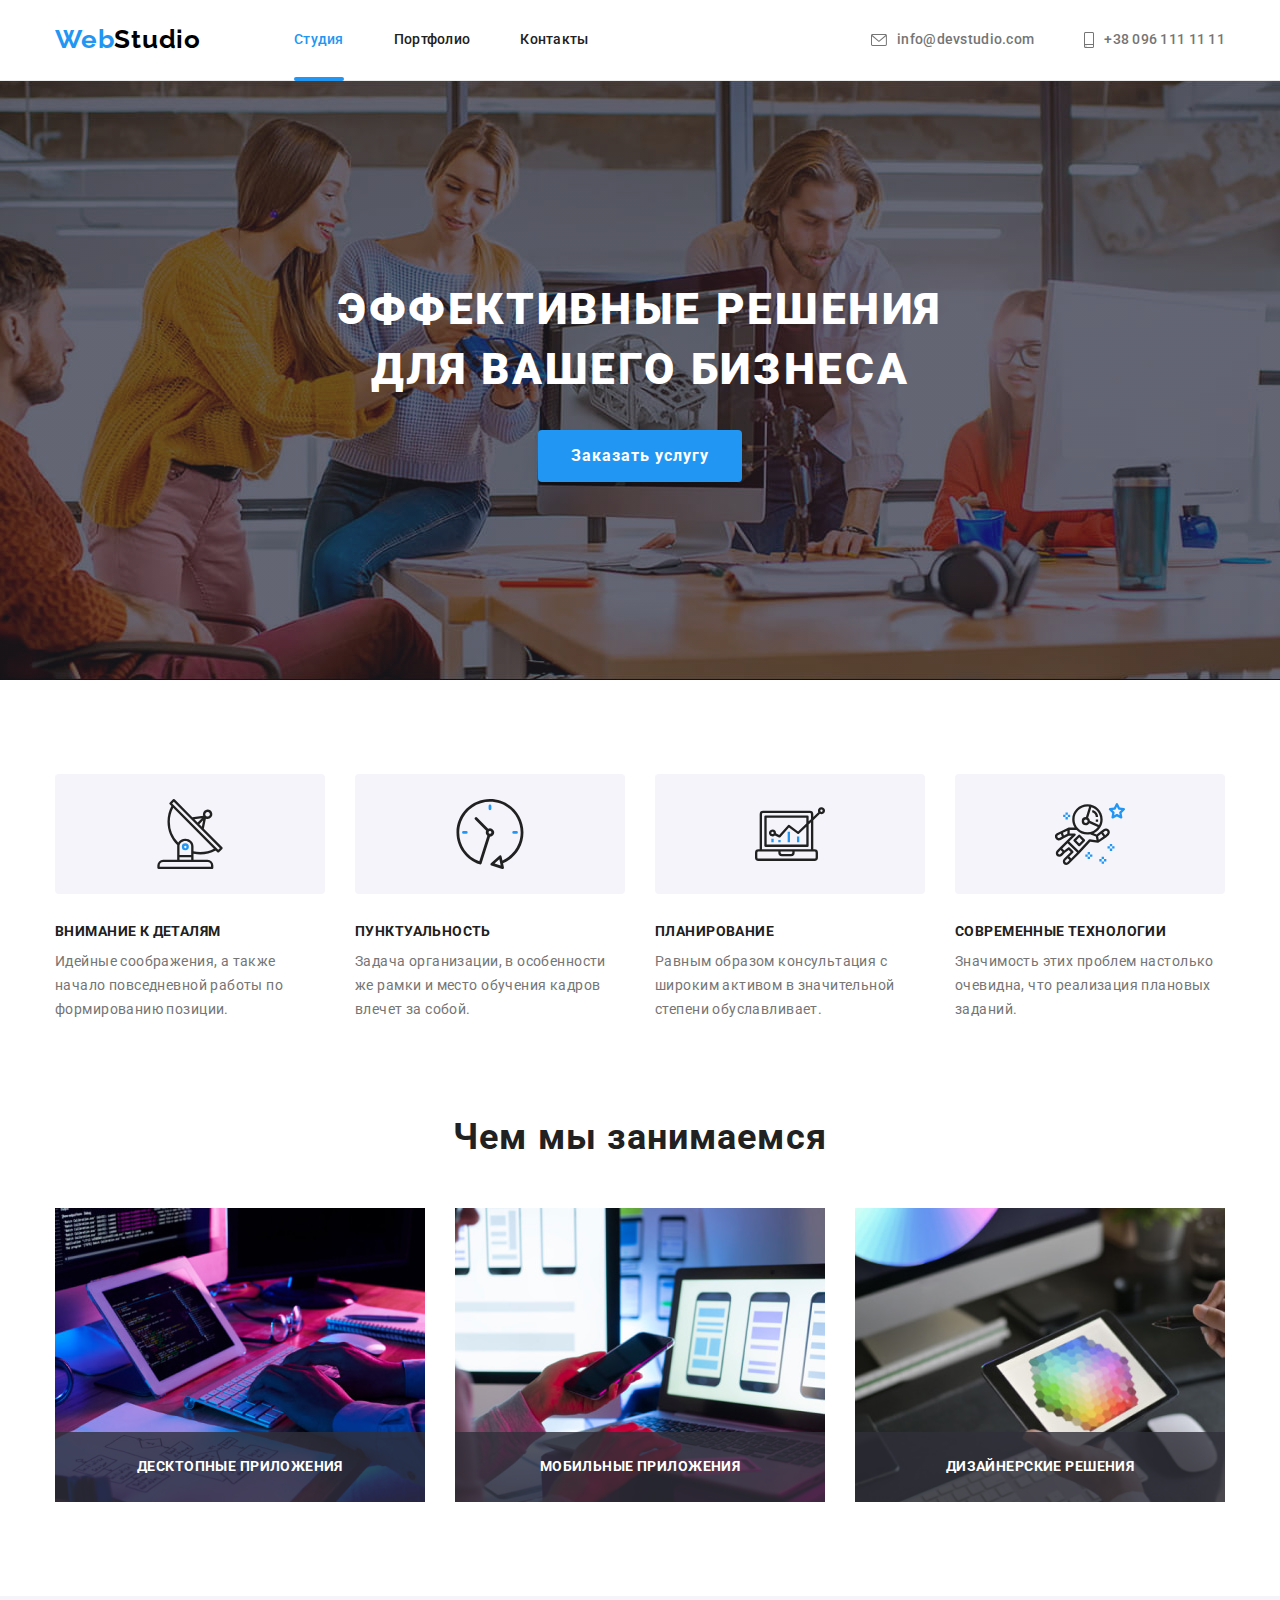
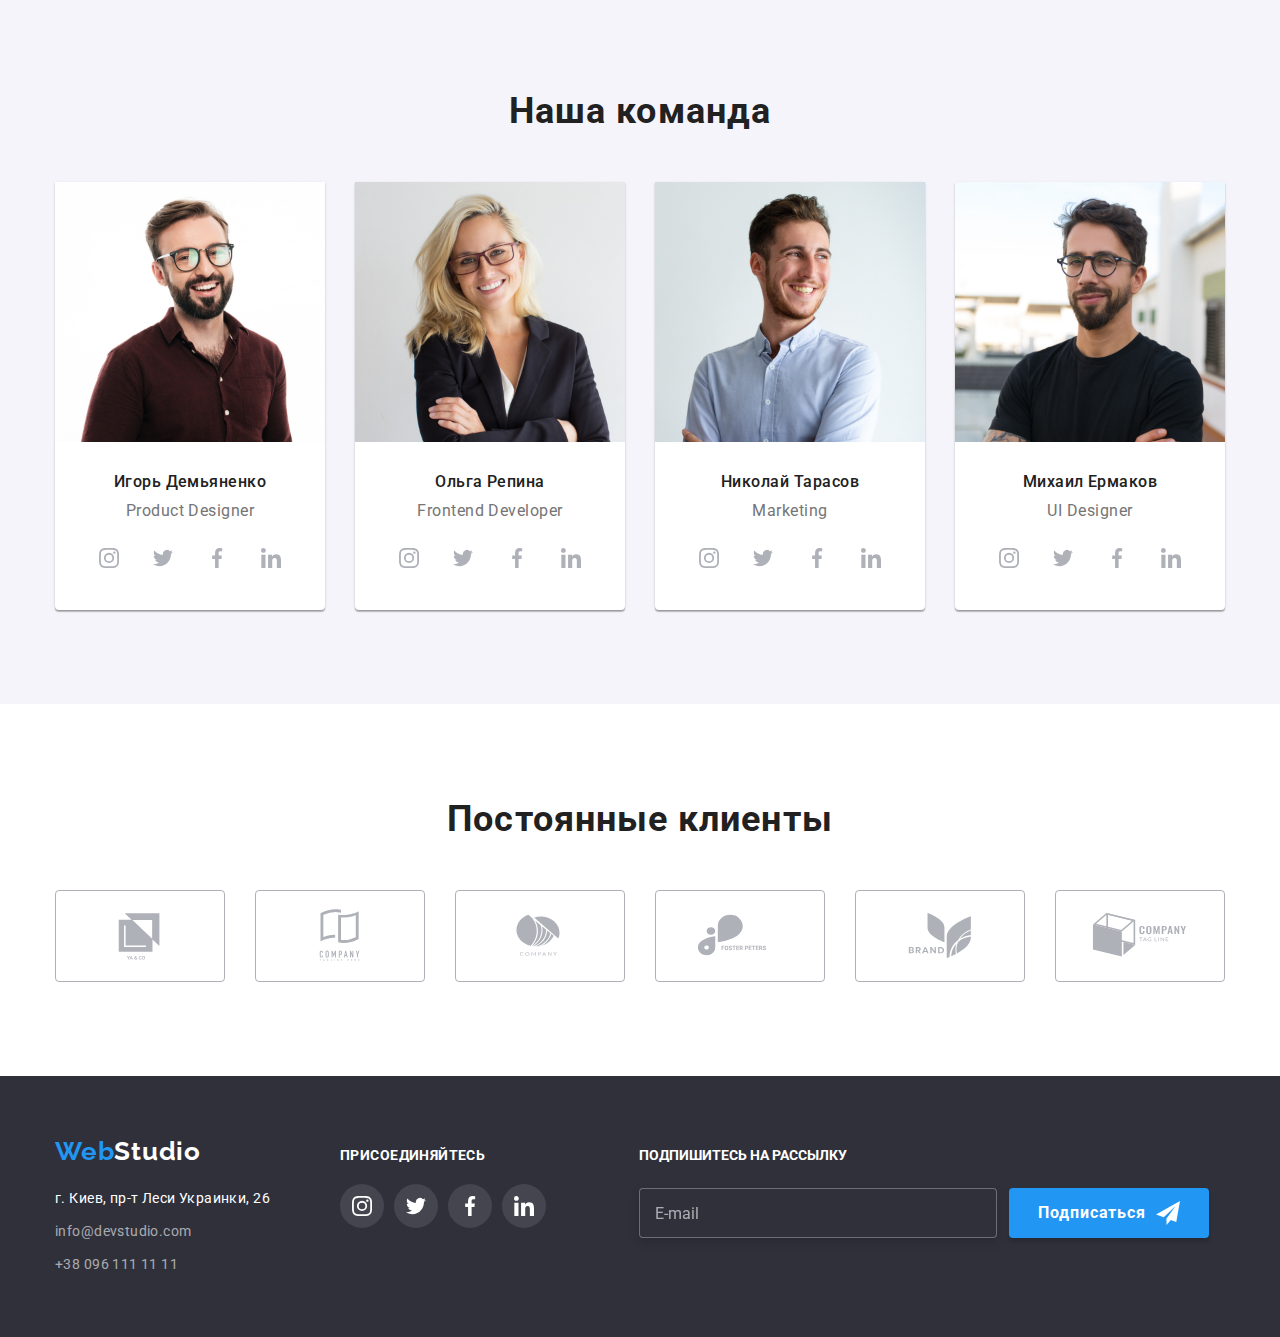
==== commit 12a99ecf: "Модальное окно ч.2" ====
--- a/index.html
+++ b/index.html
@@ -420,7 +420,7 @@
         <div class="submit">
         <b class="form-title">Подпишитесь на рассылку</b>
         <form>
-          <input type="email" name="email" placeholder="E-mail" autocomplete="off"/>
+          <input type="email" name="email" placeholder="E-mail" required autocomplete="off"/>
           <button class="button submit-button">
             Подписаться
             <svg class="icon-plane" width="24" height="24">
@@ -434,11 +434,51 @@
     <!-- Модальное окно -->
     <div class="modal is-hidden" data-modal>
       <div class="modal-box">
-        <button class="modal-button button" data-modal-close>
+        <button class="modal-close-button button" data-modal-close>
           <svg class="icon-vector" width="11" height="11">
             <use href="./images/icons.svg#icon-vector"></use>
           </svg>
         </button>
+        <div class="modal-form-wrapper">
+          <b class="modal-form-title">Оставьте свои данные, мы вам перезвоним</b>
+          <form class="modal-form" autocomplete="off">
+            <div class="form-field">
+             <label class="modal-form-label" for="name">Имя</label>
+             <input type="text" id="name" required />
+             <svg class="modal-contact-icon" width="18" height="18">
+              <use href="./images/icons.svg#icon-person"></use>
+             </svg>
+            </div>
+            <div class="form-field">
+             <label class="modal-form-label" for="tel">Телефон</label>
+             <input type="tel" id="tel" required/>
+             <svg class="modal-contact-icon" width="18" height="18">
+               <use href="./images/icons.svg#icon-tel"></use>
+             </svg>
+            </div>
+            <div class="form-field">
+             <label class="modal-form-label" for="email">Почта</label>
+             <input type="email" id="email" required/>
+             <svg class="modal-contact-icon" width="18" height="18">
+              <use href="./images/icons.svg#icon-letter"></use>
+             </svg>
+            </div>
+            <div class="form-field">
+             <label class="modal-form-label" for="comment">Комментарий</label>
+             <textarea name="comment" rows="5" id="comment" placeholder="Введите текст"></textarea>
+            </div>
+            <div class="policy-checkbox-wrapper">
+              <input type="checkbox" name="policy" id="policy-checkbox" />
+              <label for="policy-checkbox">Соглашаюсь с рассылкой и принимаю</label>
+              <a class="policy-link link" href="">Условия договора</a>
+            </div>
+            <div class="send-button-wrapper">
+              <button class="modal-send-button button">
+                Отправить
+              </button>
+            </div>
+          </form>
+        </div>
       </div>
     </div>
     <script src="./js/modal.js"></script>
--- a/css/styles.css
+++ b/css/styles.css
@@ -546,22 +546,22 @@
 .comunity-link:focus .comunity-icon {
   fill: var(--text-white-color);
 }
-
+/* Подписка */
 .submit {
   margin-left: 93px;
 }
 
 .form-title {
-  display: inline-block;
+  display: block;
+  margin-bottom: 20px;
   text-transform: uppercase;
   color: var(--main-bcg-color);
 }
-form {
-  margin-top: 20px;
-  display: flex;
-}
-
-input[type='email'] {
+.submit form {
+  display: flex;
+}
+
+.submit input[type='email'] {
   font-size: 16px;
   line-height: 1.25;
   padding-left: 15px;
@@ -573,6 +573,10 @@
   border: 1px solid rgba(255, 255, 255, 0.3);
   filter: drop-shadow(0px 4px 4px rgba(0, 0, 0, 0.15));
   border-radius: 4px;
+}
+
+.submit input[type='email']::placeholder {
+  color: rgba(255, 255, 255, 0.6);
 }
 
 .submit-button {
@@ -595,6 +599,10 @@
 }
 .icon-plane {
   margin-left: 10px;
+}
+.submit-button:hover,
+.submit-button:focus {
+  background-color: #188ce8;
 }
 
 /* Модальное окно */
@@ -632,7 +640,7 @@
   transition: transform 250ms cubic-bezier(0.4, 0, 0.2, 1);
 }
 
-.modal-button {
+.modal-close-button {
   position: absolute;
   top: 8px;
   right: 8px;
@@ -644,19 +652,153 @@
   background: var(--main-bcg-color);
   border: 1px solid rgba(0, 0, 0, 0.1);
   border-radius: 50%;
-  transition: fill 250ms cubic-bezier(0.4, 0, 0.2, 1);
+  transition: background-color 250ms cubic-bezier(0.4, 0, 0.2, 1);
 }
 
 .icon-vector {
   fill: var(--secondary-text-color);
-}
-
-.modal-button:hover {
-  background: var(--main-theme-color);
-}
-
-.modal-button:hover .icon-vector {
-  fill: var(--text-white-color);
+  transition: fill 250ms cubic-bezier(0.4, 0, 0.2, 1);
+}
+
+.modal-close-button:hover,
+.modal-close-button:focus {
+  background: var(--main-bcg-color);
+}
+
+.modal-close-button:hover .icon-vector,
+.modal-close-button:focus .icon-vector {
+  fill: var(--main-theme-color);
+}
+.modal-form-wrapper {
+  display: flex;
+  flex-direction: column;
+  width: 100%;
+  height: 100%;
+  padding: 40px;
+  font-size: 12px;
+  line-height: 1.17;
+  letter-spacing: 0.01em;
+  color: var(--primary-text-color);
+}
+
+.modal-form-title {
+  margin-bottom: 20px;
+  font-weight: 700;
+  font-size: 20px;
+  line-height: 1.15;
+  text-align: center;
+  letter-spacing: 0.03em;
+  color: #212121;
+}
+.form-field input {
+  width: 100%;
+  height: 40px;
+  align-items: center;
+  margin-top: 4px;
+  margin-bottom: 10px;
+  padding-left: 35px;
+  border: 1px solid rgba(33, 33, 33, 0.2);
+  border-radius: 4px;
+  outline: none;
+  transition: border 250ms cubic-bezier(0.4, 0, 0.2, 1);
+}
+.form-field {
+  position: relative;
+}
+
+.modal-contact-icon {
+  position: absolute;
+  bottom: 22px;
+  left: 12px;
+  fill: #212121;
+  transition: fill 250ms cubic-bezier(0.4, 0, 0.2, 1);
+}
+
+.modal-form textarea[name='comment'] {
+  width: 100%;
+  min-height: 120px;
+  resize: none;
+  margin-top: 4px;
+  margin-bottom: 10px;
+  padding: 12px;
+  font-size: 14px;
+  line-height: 1.14;
+  letter-spacing: 0.01em;
+  border: 1px solid rgba(33, 33, 33, 0.2);
+  border-radius: 4px;
+  outline: none;
+  transition: border 250ms cubic-bezier(0.4, 0, 0.2, 1);
+}
+
+.modal-form textarea[name='comment']::placeholder {
+  font-size: 14px;
+  line-height: 1.14;
+  letter-spacing: 0.01em;
+  color: rgba(117, 117, 117, 0.5);
+}
+
+.modal-form textarea:focus-within,
+.modal-form input:focus-within {
+  border: 1px solid var(--main-theme-color);
+}
+
+.modal-form input:focus ~ .modal-contact-icon {
+  fill: var(--main-theme-color);
+}
+
+.policy-checkbox-wrapper {
+  display: flex;
+  align-items: center;
+  font-size: 14px;
+  line-height: 1.71;
+  letter-spacing: 0.03em;
+}
+
+.policy-checkbox-wrapper input[type='checkbox'] {
+  width: 15px;
+  height: 15px;
+  margin: 0;
+  margin-right: 8px;
+  padding: 0;
+}
+
+.policy-checkbox-wrapper label {
+  margin-right: 4px;
+}
+
+.policy-link {
+  text-decoration: underline;
+  color: var(--main-theme-color);
+}
+
+.send-button-wrapper {
+  display: flex;
+  justify-content: center;
+  align-items: center;
+  margin-top: 30px;
+}
+
+.modal-send-button {
+  display: flex;
+  justify-content: center;
+  align-items: center;
+  text-align: center;
+  width: 200px;
+  height: 50px;
+  font-weight: 700;
+  font-size: 16px;
+  line-height: 1.88;
+  letter-spacing: 0.06em;
+  color: var(--text-white-color);
+  background-color: var(--main-theme-color);
+  border: none;
+  border-radius: 4px;
+  box-shadow: 0px 4px 4px rgba(0, 0, 0, 0.15);
+}
+
+.modal-send-button:hover,
+.modal-send-button:focus {
+  background-color: #188ce8;
 }
 
 /* Страница Портфолио */
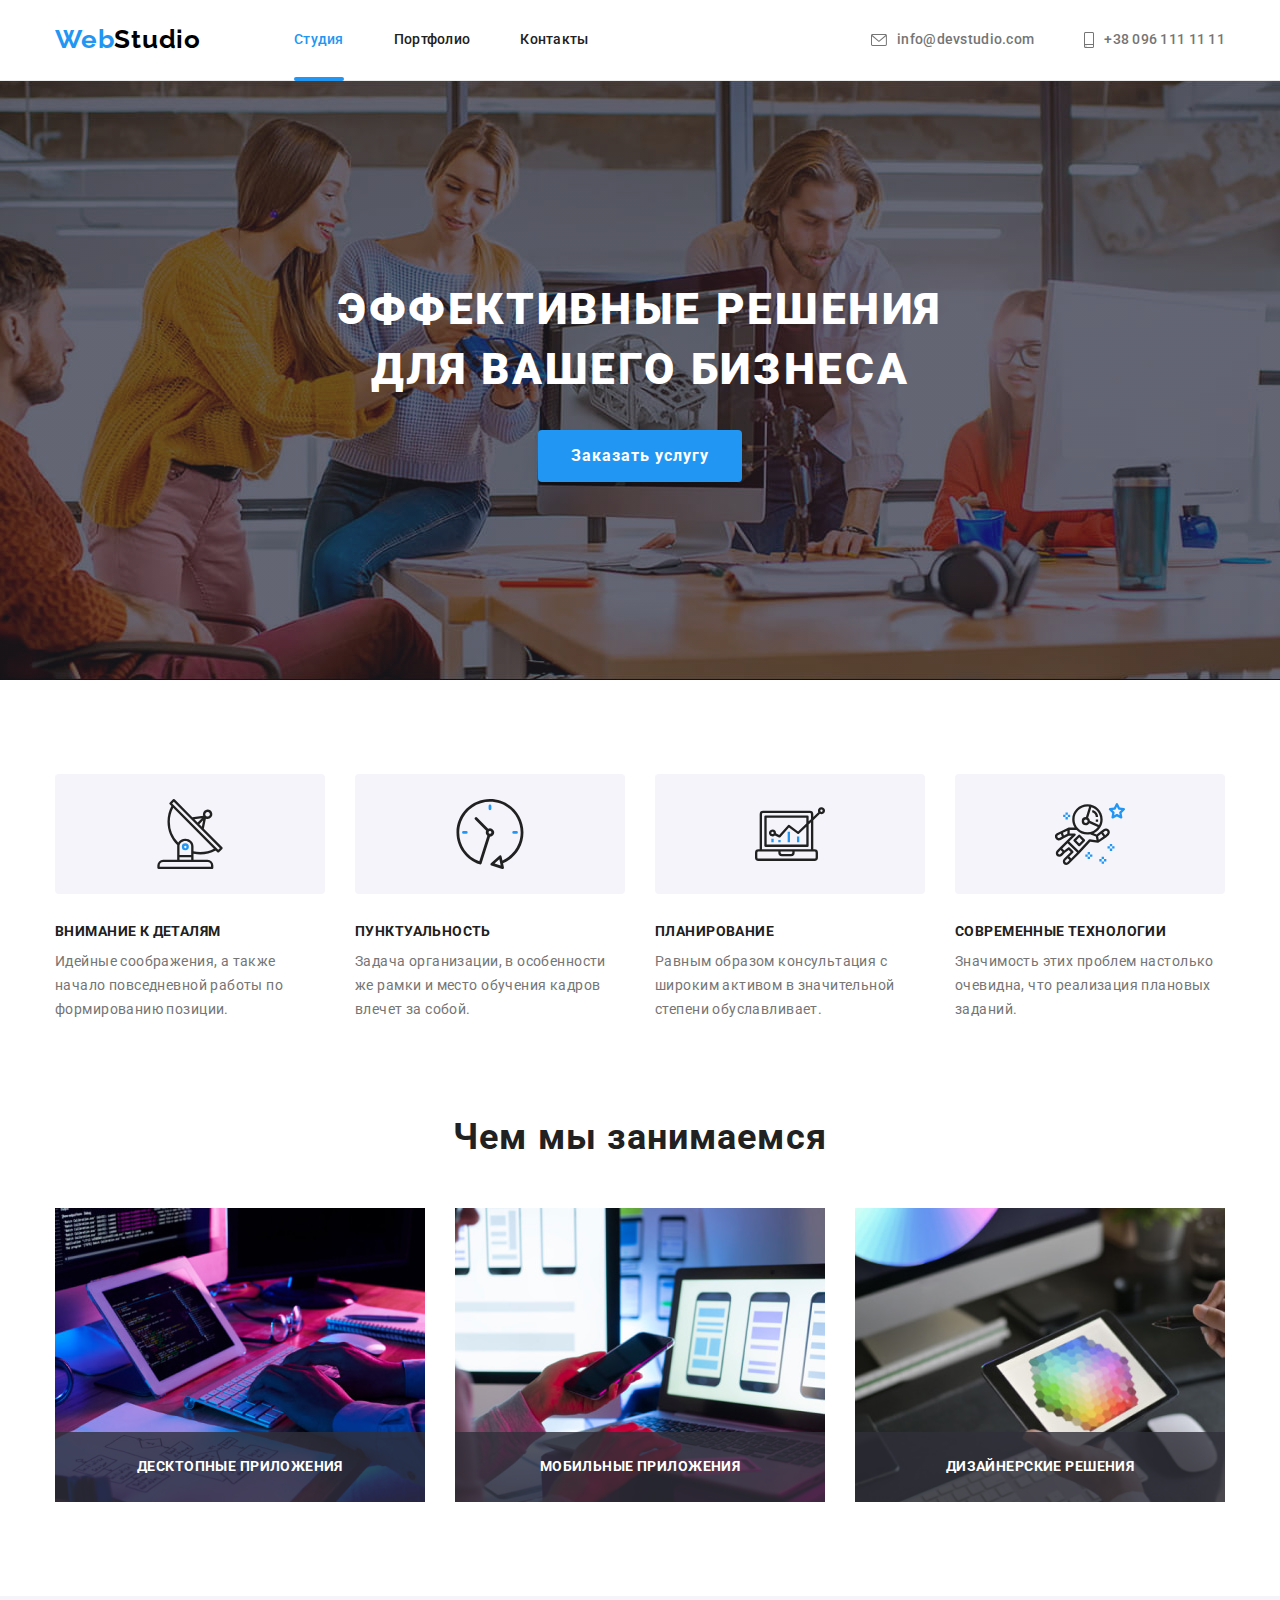
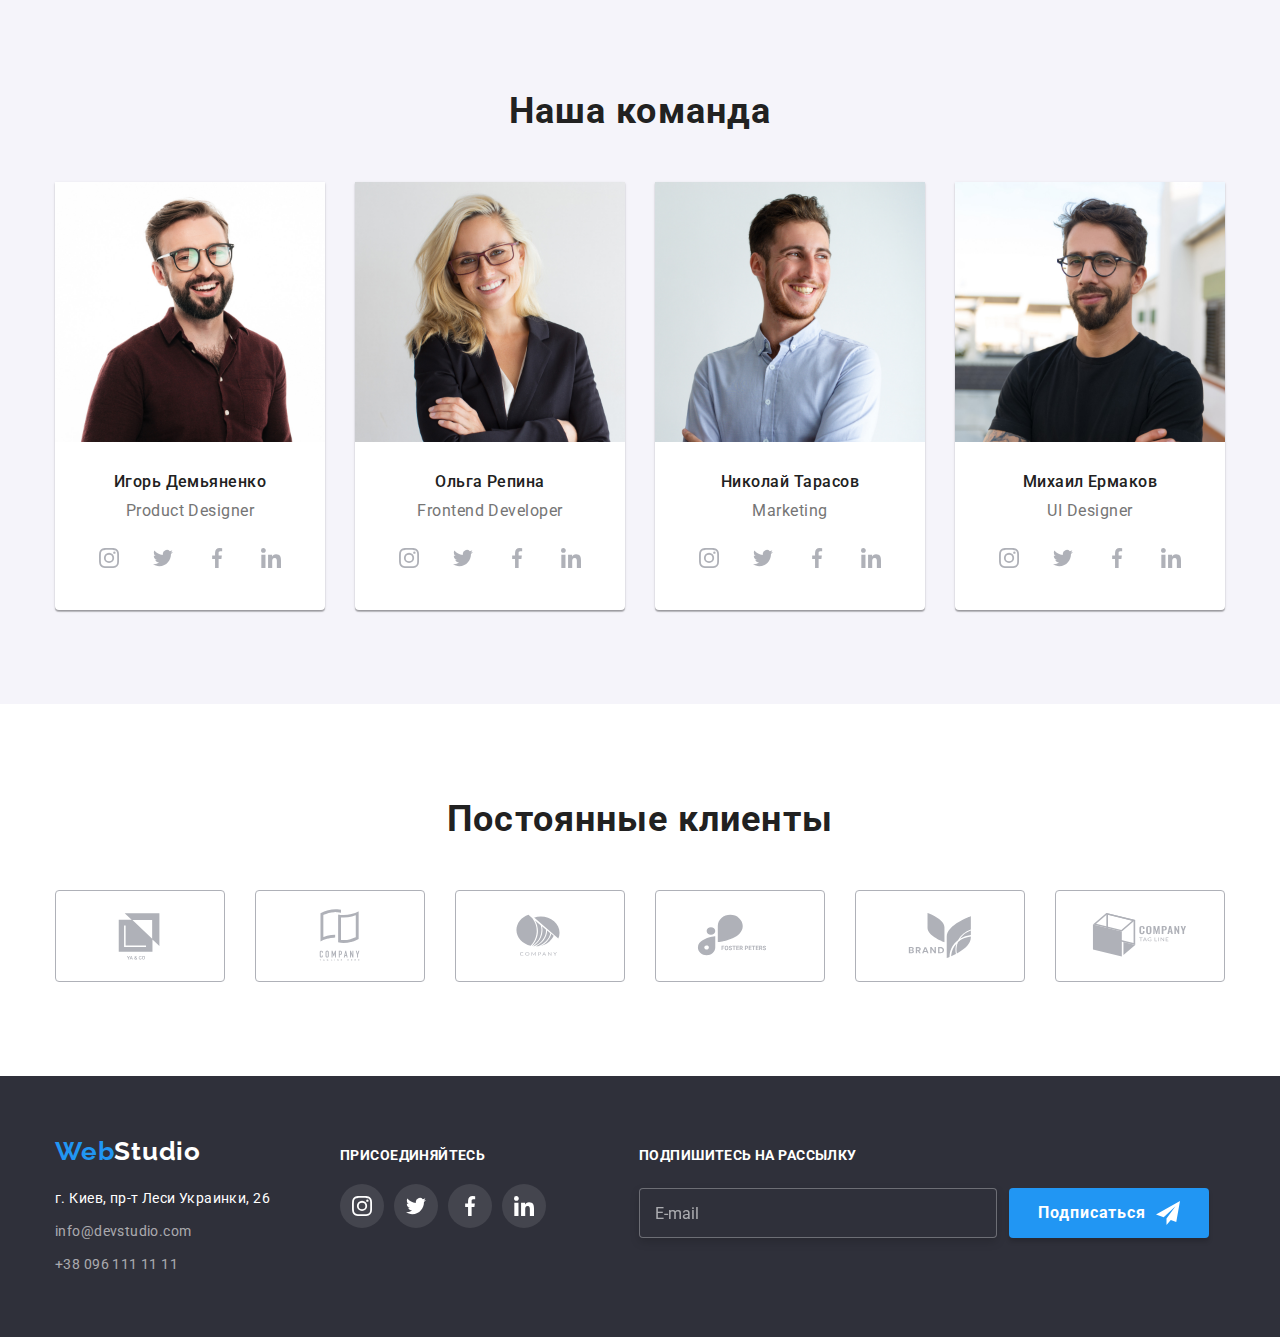
==== commit cec60d67: "ДЗ выполнено согласно ТЗ" ====
--- a/index.html
+++ b/index.html
@@ -418,16 +418,16 @@
           </ul>
         </div>
         <div class="submit">
-        <b class="form-title">Подпишитесь на рассылку</b>
-        <form>
-          <input type="email" name="email" placeholder="E-mail" required autocomplete="off"/>
-          <button class="button submit-button">
-            Подписаться
-            <svg class="icon-plane" width="24" height="24">
+         <label class="form-title" for="email-submit">Подпишитесь на рассылку</label>
+         <form>
+            <input type="email" name="email-submit" placeholder="E-mail" id="email-submit" autocomplete="off" required/>
+            <button class="button submit-button" type="submit">
+             Подписаться
+             <svg class="icon-plane" width="24" height="24">
               <use href="./images/icons.svg#icon-plane"></use>
-            </svg>
-          </button>
-        </form>
+              </svg>
+            </button>
+         </form>
         </div>
       </div>
     </footer>
@@ -444,36 +444,44 @@
           <form class="modal-form" autocomplete="off">
             <div class="form-field">
              <label class="modal-form-label" for="name">Имя</label>
-             <input type="text" id="name" required />
+             <div class="form-field-input">
+             <input type="text" name="name" id="name" required />
              <svg class="modal-contact-icon" width="18" height="18">
               <use href="./images/icons.svg#icon-person"></use>
              </svg>
             </div>
+            </div>
             <div class="form-field">
              <label class="modal-form-label" for="tel">Телефон</label>
-             <input type="tel" id="tel" required/>
+              <div class="form-field-input">
+             <input type="tel" name="tel" id="tel" required/>
              <svg class="modal-contact-icon" width="18" height="18">
                <use href="./images/icons.svg#icon-tel"></use>
              </svg>
             </div>
+            </div>
             <div class="form-field">
              <label class="modal-form-label" for="email">Почта</label>
-             <input type="email" id="email" required/>
-             <svg class="modal-contact-icon" width="18" height="18">
-              <use href="./images/icons.svg#icon-letter"></use>
-             </svg>
+             <div class="form-field-input">
+              <input type="email" name="email" id="email" required />
+              <svg class="modal-contact-icon" width="18" height="18">
+                <use href="./images/icons.svg#icon-letter"></use>
+              </svg>
+             </div>
             </div>
             <div class="form-field">
              <label class="modal-form-label" for="comment">Комментарий</label>
              <textarea name="comment" rows="5" id="comment" placeholder="Введите текст"></textarea>
             </div>
             <div class="policy-checkbox-wrapper">
-              <input type="checkbox" name="policy" id="policy-checkbox" />
-              <label for="policy-checkbox">Соглашаюсь с рассылкой и принимаю</label>
+              <label for="policy-checkbox">
+              <input class="checkbox visually-hidden" type="checkbox" name="policy" id="policy-checkbox" />
+              <span class="modal-checkbox-icon"></span>
+              Соглашаюсь с рассылкой и принимаю</label>
               <a class="policy-link link" href="">Условия договора</a>
             </div>
             <div class="send-button-wrapper">
-              <button class="modal-send-button button">
+              <button class="modal-send-button button" type="submit">
                 Отправить
               </button>
             </div>
--- a/css/styles.css
+++ b/css/styles.css
@@ -24,10 +24,6 @@
 .section {
   padding-top: 94px;
   padding-bottom: 94px;
-
-  /* Вспомагательные фон и рамка */
-  /* outline: 1px solid rgb(74, 24, 155);
-  background-color: rgb(125, 201, 231); */
 }
 
 .conteiner {
@@ -36,10 +32,6 @@
   margin-left: auto;
   padding-left: 15px;
   padding-right: 15px;
-
-  /* Вспомагательные фон и рамка */
-  /* outline: 1px solid red;
-  background-color: rgb(73, 233, 121); */
 }
 
 /* Маркеры списков */
@@ -552,13 +544,16 @@
 }
 
 .form-title {
-  display: block;
-  margin-bottom: 20px;
+  font-weight: 700;
+  line-height: 1.14px;
+  letter-spacing: 0.03em;
   text-transform: uppercase;
   color: var(--main-bcg-color);
 }
-.submit form {
-  display: flex;
+.submit > form {
+  display: flex;
+  align-items: center;
+  margin-top: 20px;
 }
 
 .submit input[type='email'] {
@@ -690,26 +685,29 @@
   letter-spacing: 0.03em;
   color: #212121;
 }
+
+.form-field-input {
+  position: relative;
+  margin-top: 4px;
+  margin-bottom: 10px;
+}
+
 .form-field input {
   width: 100%;
   height: 40px;
   align-items: center;
-  margin-top: 4px;
-  margin-bottom: 10px;
-  padding-left: 35px;
+  padding-left: 42px;
   border: 1px solid rgba(33, 33, 33, 0.2);
   border-radius: 4px;
   outline: none;
   transition: border 250ms cubic-bezier(0.4, 0, 0.2, 1);
 }
-.form-field {
-  position: relative;
-}
 
 .modal-contact-icon {
   position: absolute;
-  bottom: 22px;
+  top: 50%;
   left: 12px;
+  transform: translateY(-50%);
   fill: #212121;
   transition: fill 250ms cubic-bezier(0.4, 0, 0.2, 1);
 }
@@ -719,7 +717,6 @@
   min-height: 120px;
   resize: none;
   margin-top: 4px;
-  margin-bottom: 10px;
   padding: 12px;
   font-size: 14px;
   line-height: 1.14;
@@ -737,32 +734,59 @@
   color: rgba(117, 117, 117, 0.5);
 }
 
-.modal-form textarea:focus-within,
-.modal-form input:focus-within {
+.form-field:focus-within input,
+.form-field:focus-within textarea {
   border: 1px solid var(--main-theme-color);
 }
 
-.modal-form input:focus ~ .modal-contact-icon {
+.form-field:focus-within .modal-contact-icon {
   fill: var(--main-theme-color);
 }
 
 .policy-checkbox-wrapper {
-  display: flex;
-  align-items: center;
+  position: relative;
+  display: flex;
+  justify-content: center;
+  align-items: center;
+  margin-top: 20px;
+  padding-left: 20px;
   font-size: 14px;
   line-height: 1.71;
   letter-spacing: 0.03em;
 }
 
-.policy-checkbox-wrapper input[type='checkbox'] {
+.modal-checkbox-icon {
+  position: absolute;
+  top: 50%;
+  left: 13px;
+  transform: translateY(-65%);
   width: 15px;
   height: 15px;
-  margin: 0;
-  margin-right: 8px;
-  padding: 0;
+  border: 2px solid var(--secondary-text-color);
+  border-radius: 4px;
+  transform: box-shadow 250ms cubic-bezier(0.4, 0, 0.2, 1),
+    background-color 250ms cubic-bezier(0.4, 0, 0.2, 1);
+}
+
+.checkbox:focus + .modal-checkbox-icon {
+  box-shadow: 0 0 0 2px var(--main-theme-color);
+}
+
+.checkbox:checked:focus + .modal-checkbox-icon {
+  box-shadow: 0 0 0 2px var(--secondary-text-color);
+}
+
+.checkbox:checked + .modal-checkbox-icon {
+  border-color: var(--main-theme-color);
+  background-color: var(--main-theme-color);
+  background-image: url(../images/icon-checked.svg);
+  background-size: contain;
+  background-origin: border-box;
 }
 
 .policy-checkbox-wrapper label {
+  display: flex;
+  text-align: center;
   margin-right: 4px;
 }
 
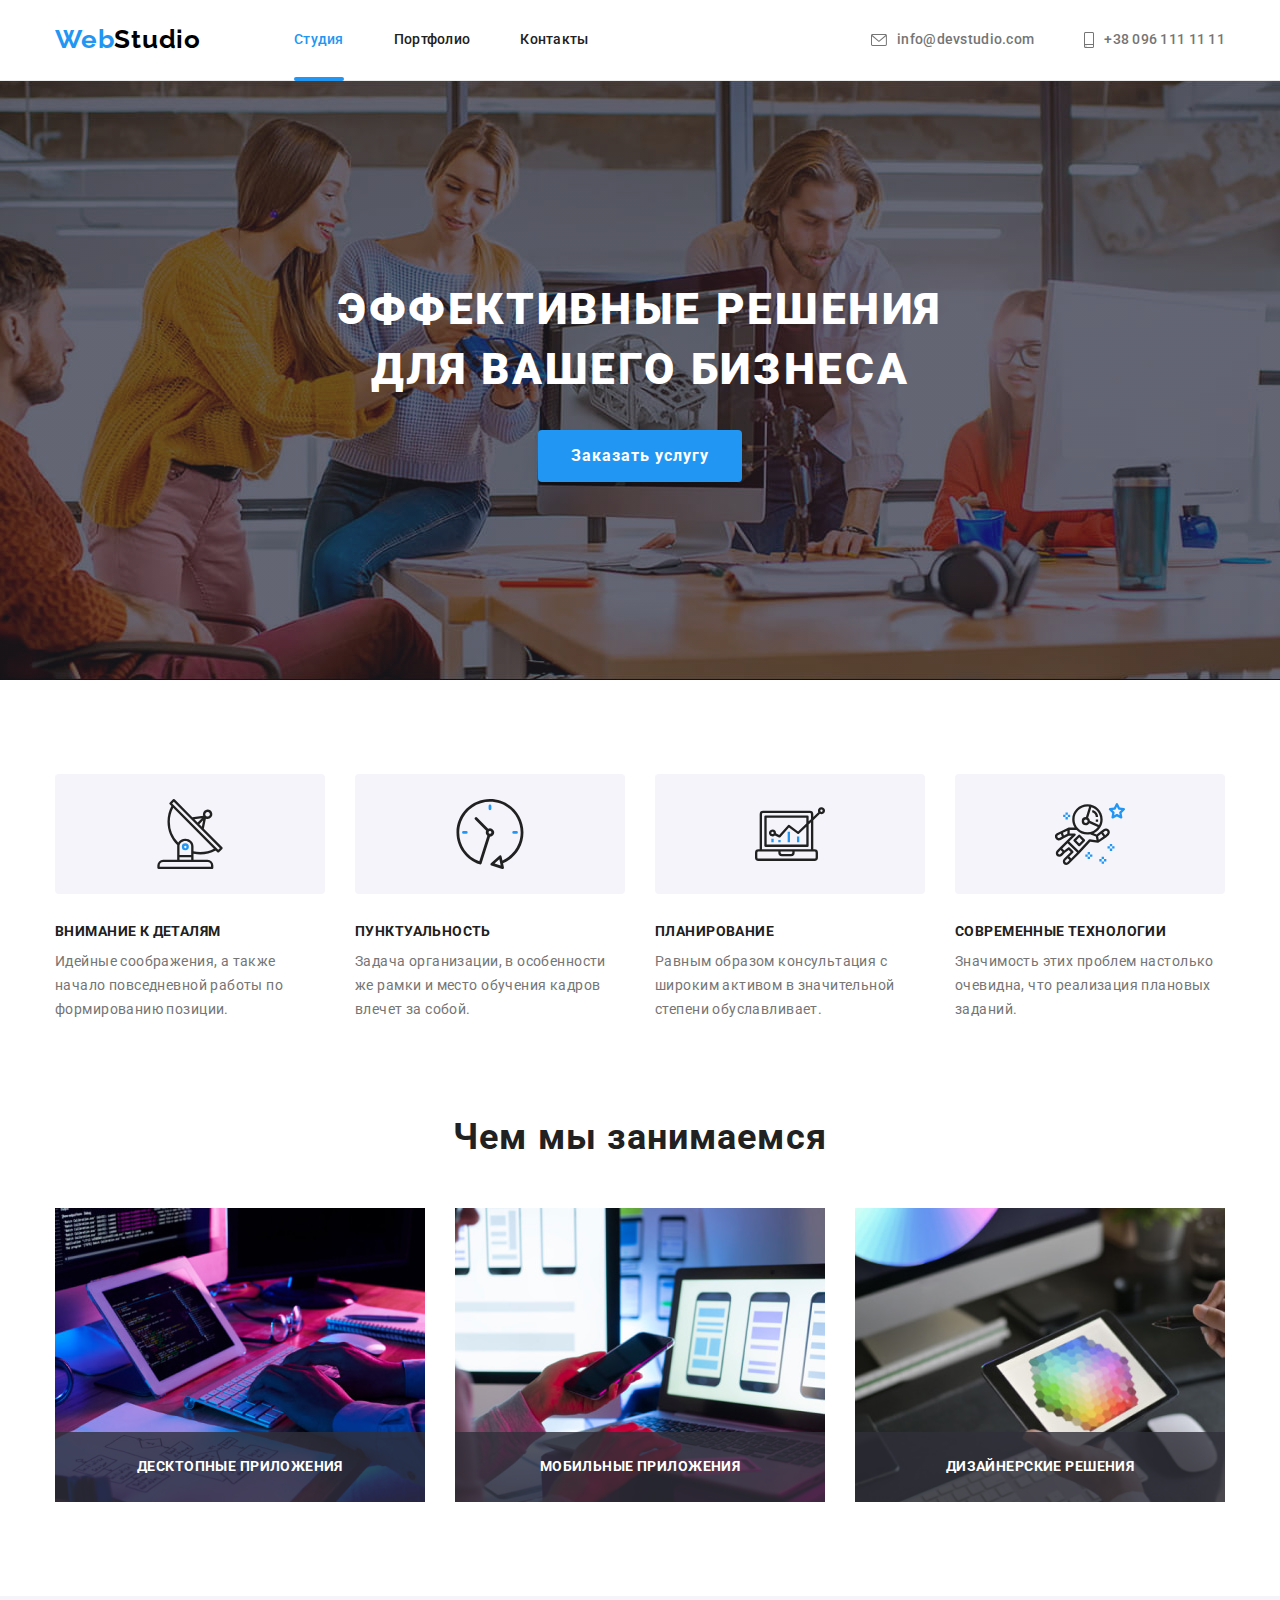
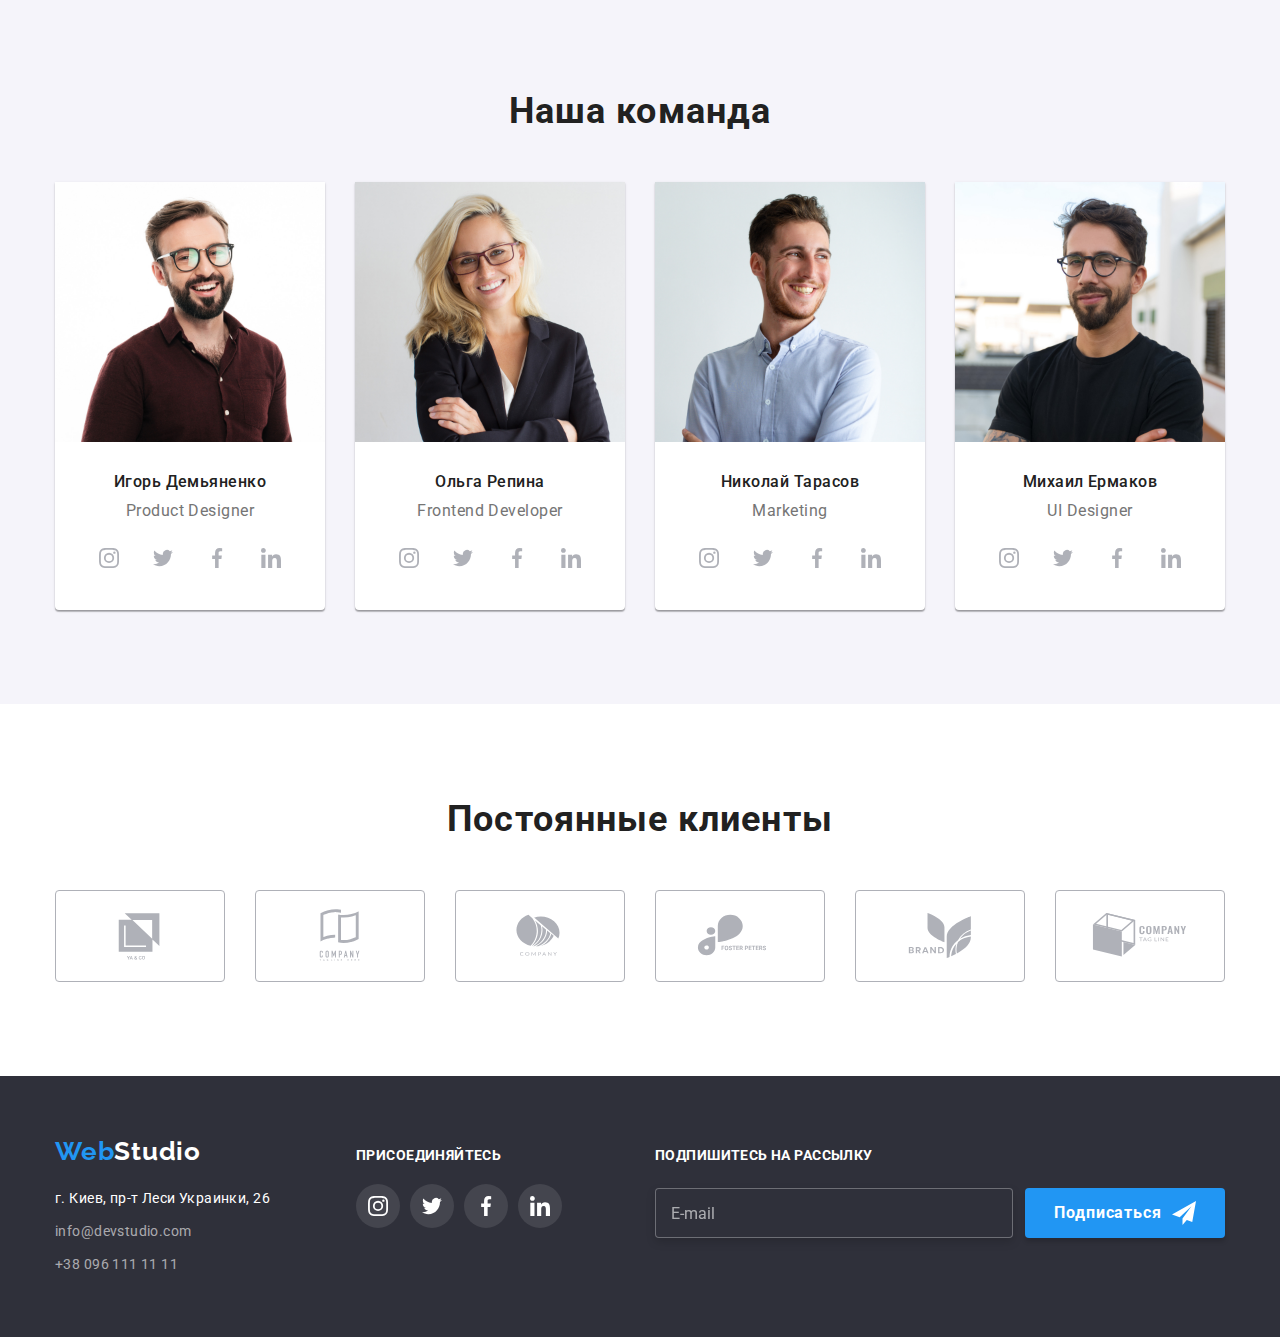
==== commit d01a708f: "Внесено правки ментора" ====
--- a/index.html
+++ b/index.html
@@ -364,7 +364,7 @@
     <!-- Футер -->
     <footer class="footer">
       <div class="footer-wrap conteiner">
-        <div>
+        <div class="footer-contact-wrap">
           <a class="logo footer-logo link" href="./index.html"
             >Web<span class="logo-light-theme">Studio</span></a
           >
@@ -469,7 +469,7 @@
               </svg>
              </div>
             </div>
-            <div class="form-field">
+            <div class="form-field comment">
              <label class="modal-form-label" for="comment">Комментарий</label>
              <textarea name="comment" rows="5" id="comment" placeholder="Введите текст"></textarea>
             </div>
@@ -477,8 +477,10 @@
               <label for="policy-checkbox">
               <input class="checkbox visually-hidden" type="checkbox" name="policy" id="policy-checkbox" />
               <span class="modal-checkbox-icon"></span>
-              Соглашаюсь с рассылкой и принимаю</label>
-              <a class="policy-link link" href="">Условия договора</a>
+              Соглашаюсь с рассылкой и принимаю
+            <a class="policy-link link" href="">Условия договора</a>
+          </label>
+              
             </div>
             <div class="send-button-wrapper">
               <button class="modal-send-button button" type="submit">
--- a/css/styles.css
+++ b/css/styles.css
@@ -483,6 +483,10 @@
 .footer-wrap {
   display: flex;
   align-items: baseline;
+}
+
+.footer-contact-wrap {
+  flex-grow: 1;
 }
 
 .address {
@@ -677,7 +681,7 @@
 }
 
 .modal-form-title {
-  margin-bottom: 20px;
+  margin-bottom: 12px;
   font-weight: 700;
   font-size: 20px;
   line-height: 1.15;
@@ -686,10 +690,17 @@
   color: #212121;
 }
 
+.form-field {
+  margin-bottom: 10px;
+}
+
+.modal-form-label {
+  display: block;
+  margin-bottom: 4px;
+}
+
 .form-field-input {
   position: relative;
-  margin-top: 4px;
-  margin-bottom: 10px;
 }
 
 .form-field input {
@@ -713,10 +724,10 @@
 }
 
 .modal-form textarea[name='comment'] {
+  display: block;
   width: 100%;
   min-height: 120px;
   resize: none;
-  margin-top: 4px;
   padding: 12px;
   font-size: 14px;
   line-height: 1.14;
@@ -734,6 +745,10 @@
   color: rgba(117, 117, 117, 0.5);
 }
 
+.form-field.comment {
+  margin-bottom: 0;
+}
+
 .form-field:focus-within input,
 .form-field:focus-within textarea {
   border: 1px solid var(--main-theme-color);
@@ -744,22 +759,14 @@
 }
 
 .policy-checkbox-wrapper {
-  position: relative;
-  display: flex;
-  justify-content: center;
-  align-items: center;
   margin-top: 20px;
-  padding-left: 20px;
   font-size: 14px;
   line-height: 1.71;
   letter-spacing: 0.03em;
 }
 
 .modal-checkbox-icon {
-  position: absolute;
-  top: 50%;
-  left: 13px;
-  transform: translateY(-65%);
+  margin-right: 4px;
   width: 15px;
   height: 15px;
   border: 2px solid var(--secondary-text-color);
@@ -786,11 +793,12 @@
 
 .policy-checkbox-wrapper label {
   display: flex;
-  text-align: center;
-  margin-right: 4px;
+  justify-content: center;
+  align-items: center;
 }
 
 .policy-link {
+  margin-left: 4px;
   text-decoration: underline;
   color: var(--main-theme-color);
 }
